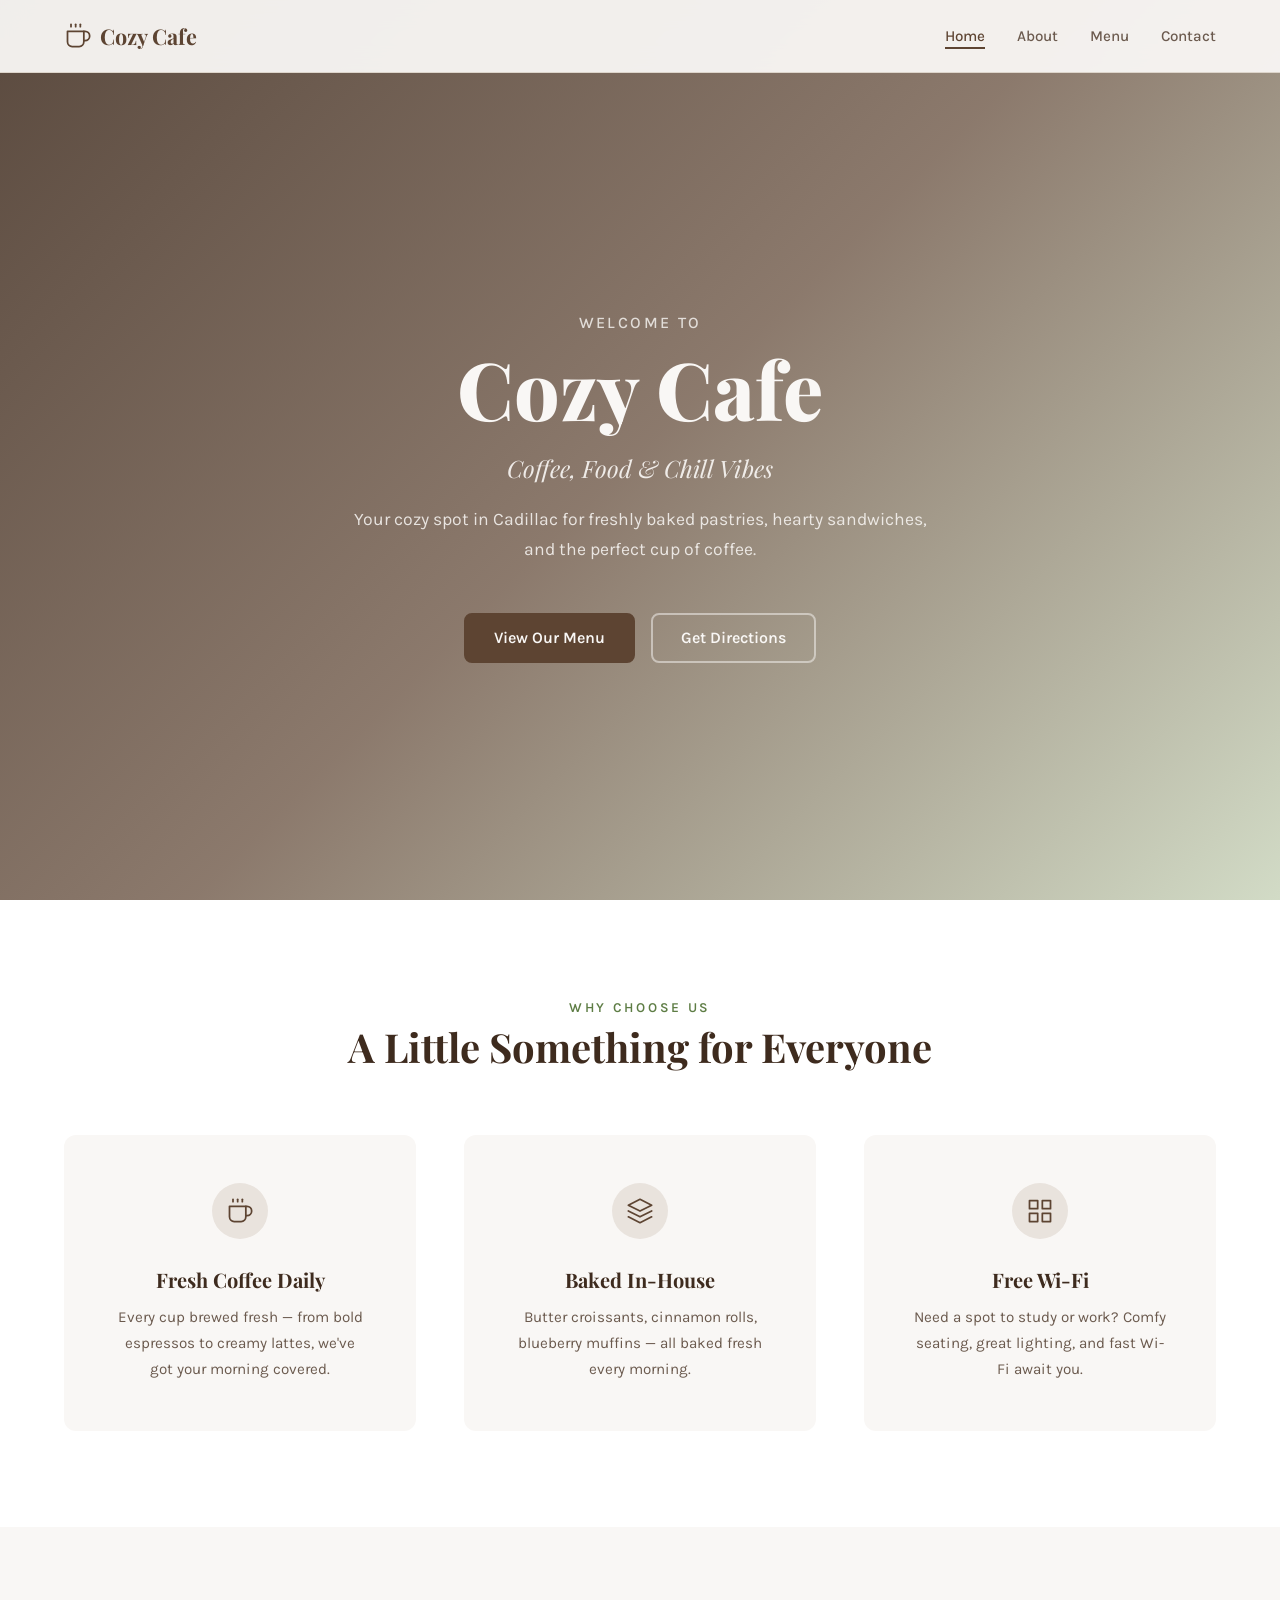
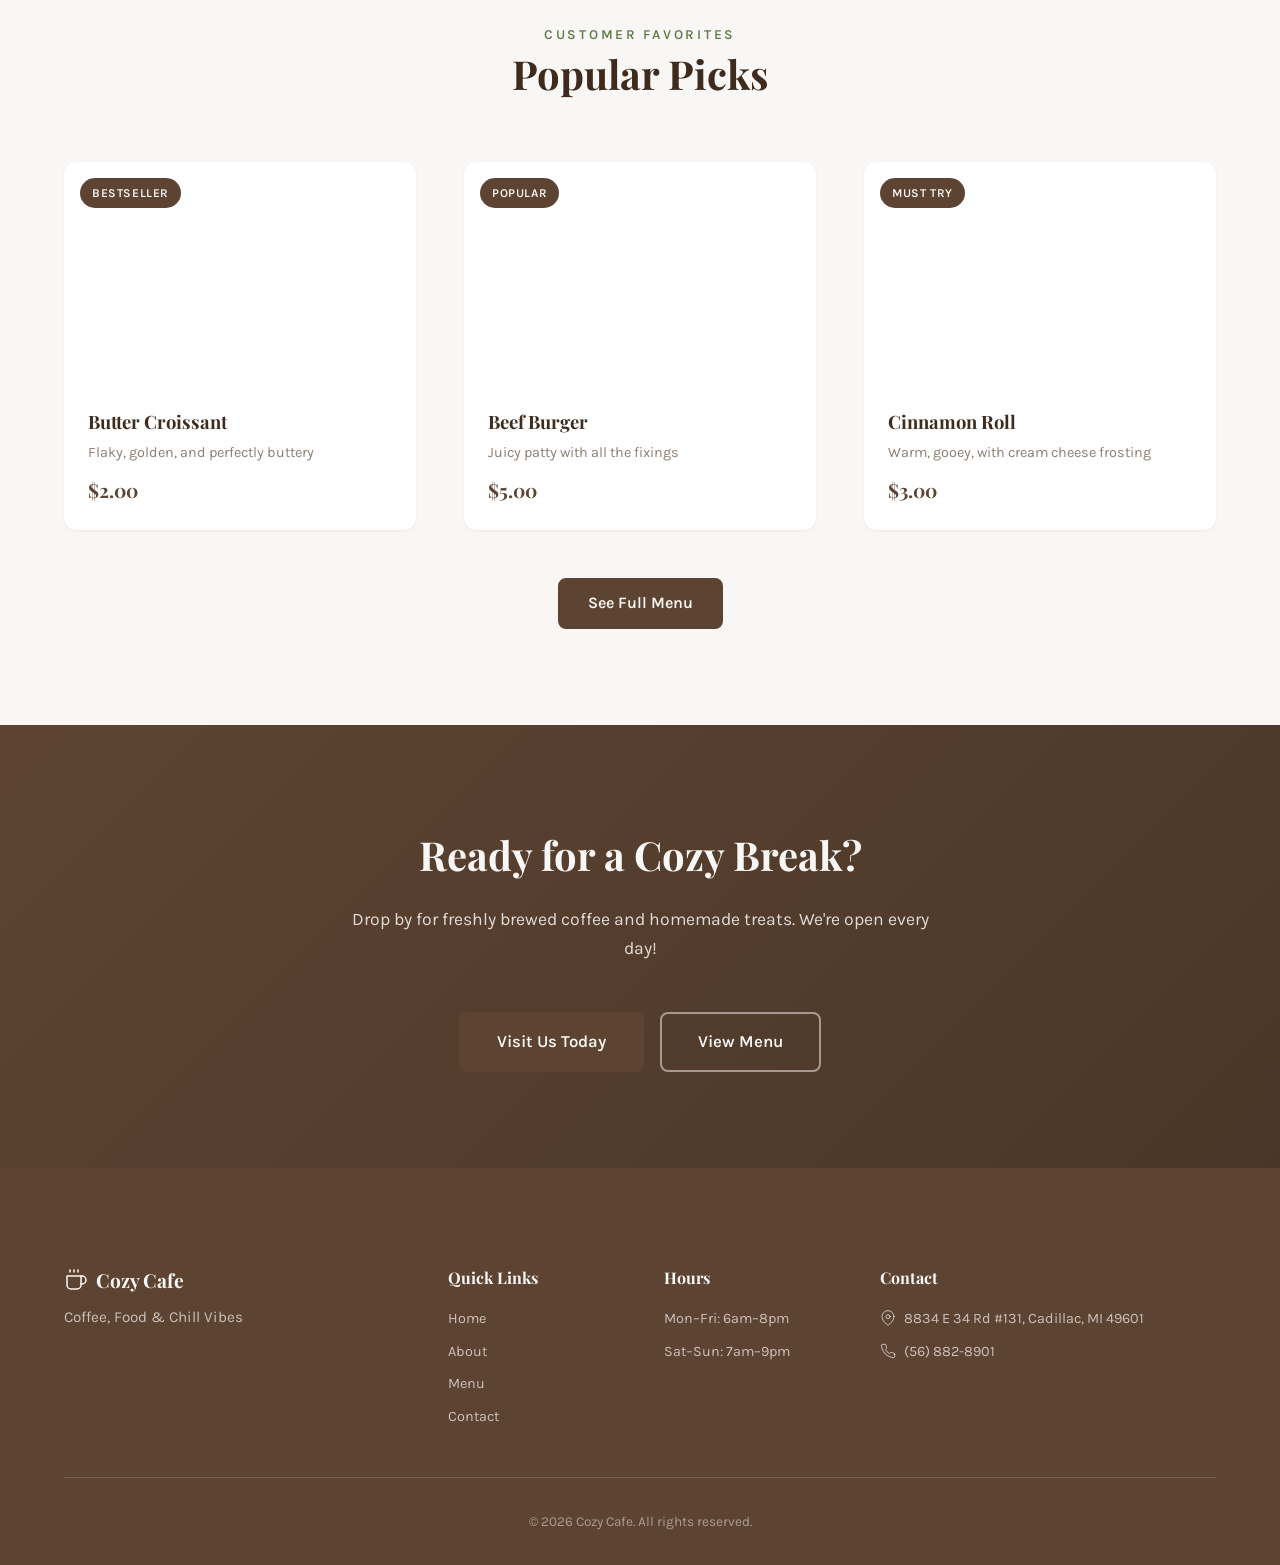
==== index.html @ 630be6ef "Initial commit - Cozy Cafe website" ====
<!DOCTYPE html>
<html lang="en">
<head>
  <meta charset="UTF-8">
  <meta name="viewport" content="width=device-width, initial-scale=1.0">
  <title>Cozy Cafe — Coffee, Food & Chill Vibes | Cadillac, MI</title>
  <meta name="description" content="Cozy Cafe in Cadillac, MI — your spot for coffee, pastries, sandwiches and chill vibes. Students, professionals, and locals welcome.">
  <link rel="preconnect" href="https://fonts.googleapis.com">
  <link rel="preconnect" href="https://fonts.gstatic.com" crossorigin>
  <link href="https://fonts.googleapis.com/css2?family=Karla:wght@300;400;500;600;700&family=Playfair+Display:wght@400;500;600;700;800&display=swap" rel="stylesheet">
  <link rel="stylesheet" href="style.css">
</head>
<body>

  <!-- Navigation -->
  <nav class="navbar" id="navbar">
    <div class="nav-container">
      <a href="index.html" class="nav-logo" aria-label="Cozy Cafe Home">
        <svg class="logo-icon" viewBox="0 0 24 24" fill="none" stroke="currentColor" stroke-width="1.5" stroke-linecap="round" stroke-linejoin="round">
          <path d="M17 8h1a4 4 0 1 1 0 8h-1"/>
          <path d="M3 8h14v9a4 4 0 0 1-4 4H7a4 4 0 0 1-4-4V8z"/>
          <line x1="6" y1="2" x2="6" y2="4"/>
          <line x1="10" y1="2" x2="10" y2="4"/>
          <line x1="14" y1="2" x2="14" y2="4"/>
        </svg>
        Cozy Cafe
      </a>
      <button class="nav-toggle" id="navToggle" aria-label="Toggle navigation menu" aria-expanded="false">
        <span class="hamburger"></span>
      </button>
      <ul class="nav-links" id="navLinks">
        <li><a href="index.html" class="active">Home</a></li>
        <li><a href="about.html">About</a></li>
        <li><a href="menu.html">Menu</a></li>
        <li><a href="contact.html">Contact</a></li>
      </ul>
    </div>
  </nav>

  <!-- Hero Section -->
  <header class="hero">
    <div class="hero-overlay"></div>
    <div class="hero-content">
      <p class="hero-subtitle">Welcome to</p>
      <h1 class="hero-title">Cozy Cafe</h1>
      <p class="hero-tagline">Coffee, Food &amp; Chill Vibes</p>
      <p class="hero-description">Your cozy spot in Cadillac for freshly baked pastries, hearty sandwiches, and the perfect cup of coffee.</p>
      <div class="hero-actions">
        <a href="menu.html" class="btn btn-primary">View Our Menu</a>
        <a href="contact.html" class="btn btn-outline">Get Directions</a>
      </div>
    </div>
  </header>

  <!-- Features Section -->
  <section class="features" id="features">
    <div class="container">
      <div class="section-header">
        <p class="section-subtitle">Why Choose Us</p>
        <h2 class="section-title">A Little Something for Everyone</h2>
      </div>
      <div class="features-grid">
        <div class="feature-card">
          <div class="feature-icon">
            <svg viewBox="0 0 24 24" fill="none" stroke="currentColor" stroke-width="1.5" stroke-linecap="round" stroke-linejoin="round"><path d="M17 8h1a4 4 0 1 1 0 8h-1"/><path d="M3 8h14v9a4 4 0 0 1-4 4H7a4 4 0 0 1-4-4V8z"/><line x1="6" y1="2" x2="6" y2="4"/><line x1="10" y1="2" x2="10" y2="4"/><line x1="14" y1="2" x2="14" y2="4"/></svg>
          </div>
          <h3 class="feature-title">Fresh Coffee Daily</h3>
          <p class="feature-text">Every cup brewed fresh — from bold espressos to creamy lattes, we've got your morning covered.</p>
        </div>
        <div class="feature-card">
          <div class="feature-icon">
            <svg viewBox="0 0 24 24" fill="none" stroke="currentColor" stroke-width="1.5" stroke-linecap="round" stroke-linejoin="round"><path d="M12 2L2 7l10 5 10-5-10-5z"/><path d="M2 17l10 5 10-5"/><path d="M2 12l10 5 10-5"/></svg>
          </div>
          <h3 class="feature-title">Baked In-House</h3>
          <p class="feature-text">Butter croissants, cinnamon rolls, blueberry muffins — all baked fresh every morning.</p>
        </div>
        <div class="feature-card">
          <div class="feature-icon">
            <svg viewBox="0 0 24 24" fill="none" stroke="currentColor" stroke-width="1.5" stroke-linecap="round" stroke-linejoin="round"><path d="M3 3h7v7H3z"/><path d="M14 3h7v7h-7z"/><path d="M3 14h7v7H3z"/><path d="M14 14h7v7h-7z"/></svg>
          </div>
          <h3 class="feature-title">Free Wi-Fi</h3>
          <p class="feature-text">Need a spot to study or work? Comfy seating, great lighting, and fast Wi-Fi await you.</p>
        </div>
      </div>
    </div>
  </section>

  <!-- Popular Items Section -->
  <section class="popular">
    <div class="container">
      <div class="section-header">
        <p class="section-subtitle">Customer Favorites</p>
        <h2 class="section-title">Popular Picks</h2>
      </div>
      <div class="popular-grid">
        <div class="popular-card">
          <div class="popular-image" style="background-image: url('https://images.unsplash.com/photo-1551024601-bec78d701a3d?w=400&h=300&fit=crop');">
            <span class="popular-badge">Bestseller</span>
          </div>
          <div class="popular-info">
            <h3>Butter Croissant</h3>
            <p>Flaky, golden, and perfectly buttery</p>
            <span class="popular-price">$2.00</span>
          </div>
        </div>
        <div class="popular-card">
          <div class="popular-image" style="background-image: url('https://images.unsplash.com/photo-1568901346375-23c9450c58cd?w=400&h=300&fit=crop');">
            <span class="popular-badge">Popular</span>
          </div>
          <div class="popular-info">
            <h3>Beef Burger</h3>
            <p>Juicy patty with all the fixings</p>
            <span class="popular-price">$5.00</span>
          </div>
        </div>
        <div class="popular-card">
          <div class="popular-image" style="background-image: url('https://images.unsplash.com/photo-1509042239860-f550ce710b93?w=400&h=300&fit=crop');">
            <span class="popular-badge">Must Try</span>
          </div>
          <div class="popular-info">
            <h3>Cinnamon Roll</h3>
            <p>Warm, gooey, with cream cheese frosting</p>
            <span class="popular-price">$3.00</span>
          </div>
        </div>
      </div>
      <div class="text-center mt-lg">
        <a href="menu.html" class="btn btn-primary">See Full Menu</a>
      </div>
    </div>
  </section>

  <!-- CTA Section -->
  <section class="cta-section">
    <div class="container">
      <div class="cta-content">
        <h2 class="cta-title">Ready for a Cozy Break?</h2>
        <p class="cta-text">Drop by for freshly brewed coffee and homemade treats. We're open every day!</p>
        <div class="cta-actions">
          <a href="contact.html" class="btn btn-primary btn-lg">Visit Us Today</a>
          <a href="menu.html" class="btn btn-outline-light btn-lg">View Menu</a>
        </div>
      </div>
    </div>
  </section>

  <!-- Footer -->
  <footer class="footer">
    <div class="container">
      <div class="footer-grid">
        <div class="footer-brand">
          <div class="footer-logo">
            <svg class="logo-icon" viewBox="0 0 24 24" fill="none" stroke="currentColor" stroke-width="1.5" stroke-linecap="round" stroke-linejoin="round">
              <path d="M17 8h1a4 4 0 1 1 0 8h-1"/>
              <path d="M3 8h14v9a4 4 0 0 1-4 4H7a4 4 0 0 1-4-4V8z"/>
              <line x1="6" y1="2" x2="6" y2="4"/>
              <line x1="10" y1="2" x2="10" y2="4"/>
              <line x1="14" y1="2" x2="14" y2="4"/>
            </svg>
            Cozy Cafe
          </div>
          <p class="footer-tagline">Coffee, Food &amp; Chill Vibes</p>
        </div>
        <div class="footer-links-group">
          <h4 class="footer-heading">Quick Links</h4>
          <ul class="footer-links">
            <li><a href="index.html">Home</a></li>
            <li><a href="about.html">About</a></li>
            <li><a href="menu.html">Menu</a></li>
            <li><a href="contact.html">Contact</a></li>
          </ul>
        </div>
        <div class="footer-links-group">
          <h4 class="footer-heading">Hours</h4>
          <ul class="footer-links">
            <li>Mon–Fri: 6am–8pm</li>
            <li>Sat–Sun: 7am–9pm</li>
          </ul>
        </div>
        <div class="footer-links-group">
          <h4 class="footer-heading">Contact</h4>
          <ul class="footer-links">
            <li>
              <svg class="footer-icon" viewBox="0 0 24 24" fill="none" stroke="currentColor" stroke-width="1.5" stroke-linecap="round" stroke-linejoin="round"><path d="M21 10c0 7-9 13-9 13s-9-6-9-13a9 9 0 0 1 18 0z"/><circle cx="12" cy="10" r="3"/></svg>
              8834 E 34 Rd #131, Cadillac, MI 49601
            </li>
            <li>
              <svg class="footer-icon" viewBox="0 0 24 24" fill="none" stroke="currentColor" stroke-width="1.5" stroke-linecap="round" stroke-linejoin="round"><path d="M22 16.92v3a2 2 0 0 1-2.18 2 19.79 19.79 0 0 1-8.63-3.07 19.5 19.5 0 0 1-6-6 19.79 19.79 0 0 1-3.07-8.67A2 2 0 0 1 4.11 2h3a2 2 0 0 1 2 1.72 12.84 12.84 0 0 0 .7 2.81 2 2 0 0 1-.45 2.11L8.09 9.91a16 16 0 0 0 6 6l1.27-1.27a2 2 0 0 1 2.11-.45 12.84 12.84 0 0 0 2.81.7A2 2 0 0 1 22 16.92z"/></svg>
              (56) 882-8901
            </li>
          </ul>
        </div>
      </div>
      <div class="footer-bottom">
        <p>&copy; 2026 Cozy Cafe. All rights reserved.</p>
      </div>
    </div>
  </footer>

  <script src="script.js"></script>
</body>
</html>
---- style.css ----
/* ==========================================
   Cozy Cafe — Design System & Styles
   Colors: Warm browns, cream, green accent
   Typography: Playfair Display (headings) + Karla (body)
   ========================================== */

/* --- CSS Custom Properties --- */
:root {
  /* Primary palette */
  --color-primary: #5D4432;
  --color-primary-dark: #4A3628;
  --color-primary-light: #7A5C48;
  --color-secondary: #E9E3DD;
  --color-accent: #789B5A;
  --color-accent-dark: #5E7D45;
  --color-cta: #CA8A04;
  --color-cta-hover: #A67603;

  /* Surfaces */
  --color-bg: #F9F7F5;
  --color-surface: #FFFFFF;
  --color-surface-alt: #F5F0EB;
  --color-border: #DDD5CB;

  /* Text */
  --color-text: #3E2B1E;
  --color-text-light: #6B5A4E;
  --color-text-muted: #8C7E73;
  --color-text-inverse: #F9F7F5;

  /* Typography */
  --font-heading: 'Playfair Display', Georgia, 'Times New Roman', serif;
  --font-body: 'Karla', -apple-system, BlinkMacSystemFont, 'Segoe UI', Roboto, sans-serif;

  /* Spacing */
  --space-xs: 0.25rem;
  --space-sm: 0.5rem;
  --space-md: 1rem;
  --space-lg: 1.5rem;
  --space-xl: 2rem;
  --space-2xl: 3rem;
  --space-3xl: 4rem;
  --space-4xl: 6rem;

  /* Sizing */
  --container-max: 1200px;
  --border-radius: 8px;
  --border-radius-lg: 12px;
  --border-radius-xl: 16px;

  /* Shadows */
  --shadow-sm: 0 1px 3px rgba(93,68,50,0.08);
  --shadow-md: 0 4px 12px rgba(93,68,50,0.1);
  --shadow-lg: 0 8px 30px rgba(93,68,50,0.12);

  /* Transitions */
  --transition-fast: 150ms ease;
  --transition-base: 250ms ease;
  --transition-slow: 400ms ease;

  /* Navbar */
  --navbar-height: 72px;
}

/* --- Reset & Base --- */
*, *::before, *::after {
  box-sizing: border-box;
  margin: 0;
  padding: 0;
}

html {
  scroll-behavior: smooth;
  -webkit-text-size-adjust: 100%;
}

body {
  font-family: var(--font-body);
  font-size: 1rem;
  line-height: 1.7;
  color: var(--color-text);
  background-color: var(--color-bg);
  -webkit-font-smoothing: antialiased;
  -moz-osx-font-smoothing: grayscale;
}

img {
  max-width: 100%;
  height: auto;
  display: block;
}

a {
  color: var(--color-primary);
  text-decoration: none;
  cursor: pointer;
  transition: color var(--transition-fast);
}

a:hover {
  color: var(--color-primary-dark);
}

/* Focus styles for accessibility */
a:focus-visible,
button:focus-visible,
input:focus-visible,
textarea:focus-visible {
  outline: 2px solid var(--color-accent);
  outline-offset: 2px;
}

ul {
  list-style: none;
}

/* --- Container --- */
.container {
  width: 100%;
  max-width: var(--container-max);
  margin: 0 auto;
  padding: 0 var(--space-lg);
}

.text-center {
  text-align: center;
}

.mt-lg {
  margin-top: var(--space-2xl);
}

/* --- Navbar --- */
.navbar {
  position: fixed;
  top: 0;
  left: 0;
  right: 0;
  z-index: 100;
  background: rgba(249, 247, 245, 0.95);
  backdrop-filter: blur(12px);
  -webkit-backdrop-filter: blur(12px);
  border-bottom: 1px solid var(--color-border);
  transition: background var(--transition-base), box-shadow var(--transition-base);
}

.navbar.scrolled {
  background: rgba(249, 247, 245, 0.98);
  box-shadow: var(--shadow-sm);
}

.nav-container {
  max-width: var(--container-max);
  margin: 0 auto;
  padding: 0 var(--space-lg);
  display: flex;
  align-items: center;
  justify-content: space-between;
  height: var(--navbar-height);
}

.nav-logo {
  display: flex;
  align-items: center;
  gap: var(--space-sm);
  font-family: var(--font-heading);
  font-size: 1.35rem;
  font-weight: 700;
  color: var(--color-primary);
  text-decoration: none;
}

.nav-logo:hover {
  color: var(--color-primary-dark);
}

.logo-icon {
  width: 28px;
  height: 28px;
  flex-shrink: 0;
}

.nav-links {
  display: flex;
  align-items: center;
  gap: var(--space-xl);
}

.nav-links a {
  font-family: var(--font-body);
  font-size: 0.95rem;
  font-weight: 500;
  color: var(--color-text-light);
  text-decoration: none;
  padding: var(--space-xs) 0;
  position: relative;
  transition: color var(--transition-fast);
}

.nav-links a::after {
  content: '';
  position: absolute;
  bottom: 0;
  left: 0;
  width: 0;
  height: 2px;
  background: var(--color-primary);
  transition: width var(--transition-base);
}

.nav-links a:hover,
.nav-links a.active {
  color: var(--color-primary);
}

.nav-links a.active::after,
.nav-links a:hover::after {
  width: 100%;
}

/* Mobile nav toggle */
.nav-toggle {
  display: none;
  background: none;
  border: none;
  cursor: pointer;
  padding: var(--space-sm);
  z-index: 101;
}

.hamburger {
  display: block;
  width: 24px;
  height: 2px;
  background: var(--color-primary);
  position: relative;
  transition: background var(--transition-fast);
}

.hamburger::before,
.hamburger::after {
  content: '';
  position: absolute;
  left: 0;
  width: 24px;
  height: 2px;
  background: var(--color-primary);
  transition: transform var(--transition-base);
}

.hamburger::before {
  top: -7px;
}

.hamburger::after {
  top: 7px;
}

.nav-toggle.active .hamburger {
  background: transparent;
}

.nav-toggle.active .hamburger::before {
  transform: rotate(45deg) translate(5px, 5px);
}

.nav-toggle.active .hamburger::after {
  transform: rotate(-45deg) translate(5px, -5px);
}

/* --- Hero --- */
.hero {
  position: relative;
  min-height: 100vh;
  display: flex;
  align-items: center;
  justify-content: center;
  background-image: url('https://images.unsplash.com/photo-1501339847302-ac42624da607?w=1600&h=900&fit=crop');
  background-size: cover;
  background-position: center;
  background-repeat: no-repeat;
  margin-top: 0;
  padding: calc(var(--navbar-height) + var(--space-3xl)) var(--space-lg) var(--space-3xl);
}

.hero-overlay {
  position: absolute;
  inset: 0;
  background: linear-gradient(135deg, rgba(62, 43, 30, 0.85) 0%, rgba(93, 68, 50, 0.7) 50%, rgba(120, 155, 90, 0.3) 100%);
}

.hero-content {
  position: relative;
  text-align: center;
  max-width: 720px;
  padding: var(--space-3xl);
}

.hero-subtitle {
  font-family: var(--font-body);
  font-size: 1rem;
  font-weight: 500;
  text-transform: uppercase;
  letter-spacing: 0.15em;
  color: rgba(249, 247, 245, 0.8);
  margin-bottom: var(--space-sm);
}

.hero-title {
  font-family: var(--font-heading);
  font-size: clamp(2.5rem, 8vw, 5rem);
  font-weight: 800;
  color: var(--color-text-inverse);
  line-height: 1.1;
  margin-bottom: var(--space-md);
}

.hero-tagline {
  font-family: var(--font-heading);
  font-size: clamp(1.1rem, 3vw, 1.5rem);
  font-weight: 400;
  font-style: italic;
  color: rgba(249, 247, 245, 0.9);
  margin-bottom: var(--space-md);
}

.hero-description {
  font-size: 1.1rem;
  color: rgba(249, 247, 245, 0.85);
  margin-bottom: var(--space-2xl);
  line-height: 1.7;
}

.hero-actions {
  display: flex;
  gap: var(--space-md);
  justify-content: center;
  flex-wrap: wrap;
}

/* --- Buttons --- */
.btn {
  display: inline-flex;
  align-items: center;
  justify-content: center;
  padding: 0.75rem 1.75rem;
  font-family: var(--font-body);
  font-size: 1rem;
  font-weight: 600;
  line-height: 1.4;
  border: 2px solid transparent;
  border-radius: var(--border-radius);
  cursor: pointer;
  transition: all var(--transition-fast);
  text-decoration: none;
  white-space: nowrap;
}

.btn:focus-visible {
  outline: 2px solid var(--color-accent);
  outline-offset: 2px;
}

.btn-primary {
  background: var(--color-primary);
  color: var(--color-text-inverse);
  border-color: var(--color-primary);
}

.btn-primary:hover {
  background: var(--color-primary-dark);
  border-color: var(--color-primary-dark);
  color: var(--color-text-inverse);
}

.btn-outline {
  background: transparent;
  color: var(--color-text-inverse);
  border-color: rgba(249, 247, 245, 0.5);
}

.btn-outline:hover {
  background: rgba(249, 247, 245, 0.1);
  border-color: var(--color-text-inverse);
  color: var(--color-text-inverse);
}

.btn-outline-light {
  background: transparent;
  color: var(--color-text-inverse);
  border-color: rgba(249, 247, 245, 0.5);
}

.btn-outline-light:hover {
  background: rgba(249, 247, 245, 0.15);
  border-color: var(--color-text-inverse);
  color: var(--color-text-inverse);
}

.btn-lg {
  padding: 1rem 2.25rem;
  font-size: 1.05rem;
}

.btn-full {
  width: 100%;
}

/* --- Page Header (inner pages) --- */
.page-header {
  padding: calc(var(--navbar-height) + var(--space-4xl)) var(--space-lg) var(--space-3xl);
  background: linear-gradient(135deg, var(--color-primary) 0%, var(--color-primary-dark) 100%);
  text-align: center;
}

.page-subtitle {
  font-family: var(--font-body);
  font-size: 0.9rem;
  font-weight: 500;
  text-transform: uppercase;
  letter-spacing: 0.2em;
  color: var(--color-cta);
  margin-bottom: var(--space-sm);
}

.page-title {
  font-family: var(--font-heading);
  font-size: clamp(2rem, 6vw, 3.5rem);
  font-weight: 700;
  color: var(--color-text-inverse);
  line-height: 1.15;
}

/* --- Section Headers --- */
.section-header {
  text-align: center;
  margin-bottom: var(--space-3xl);
}

.section-subtitle {
  font-family: var(--font-body);
  font-size: 0.85rem;
  font-weight: 600;
  text-transform: uppercase;
  letter-spacing: 0.2em;
  color: var(--color-accent-dark);
  margin-bottom: var(--space-xs);
}

.section-title {
  font-family: var(--font-heading);
  font-size: clamp(1.75rem, 4vw, 2.5rem);
  font-weight: 700;
  color: var(--color-text);
  line-height: 1.2;
}

/* --- Features Section --- */
.features {
  padding: var(--space-4xl) 0;
  background: var(--color-surface);
}

.features-grid {
  display: grid;
  grid-template-columns: repeat(3, 1fr);
  gap: var(--space-2xl);
}

.feature-card {
  text-align: center;
  padding: var(--space-2xl);
  border-radius: var(--border-radius-lg);
  background: var(--color-bg);
  transition: transform var(--transition-base), box-shadow var(--transition-base);
}

.feature-card:hover {
  transform: translateY(-4px);
  box-shadow: var(--shadow-md);
}

.feature-icon {
  width: 56px;
  height: 56px;
  margin: 0 auto var(--space-lg);
  display: flex;
  align-items: center;
  justify-content: center;
  background: var(--color-secondary);
  border-radius: 50%;
  color: var(--color-primary);
}

.feature-icon svg {
  width: 28px;
  height: 28px;
}

.feature-title {
  font-family: var(--font-heading);
  font-size: 1.25rem;
  font-weight: 700;
  color: var(--color-text);
  margin-bottom: var(--space-sm);
}

.feature-text {
  color: var(--color-text-light);
  font-size: 0.95rem;
  line-height: 1.7;
}

/* --- Popular Items --- */
.popular {
  padding: var(--space-4xl) 0;
  background: var(--color-bg);
}

.popular-grid {
  display: grid;
  grid-template-columns: repeat(3, 1fr);
  gap: var(--space-2xl);
}

.popular-card {
  background: var(--color-surface);
  border-radius: var(--border-radius-lg);
  overflow: hidden;
  box-shadow: var(--shadow-sm);
  transition: transform var(--transition-base), box-shadow var(--transition-base);
}

.popular-card:hover {
  transform: translateY(-4px);
  box-shadow: var(--shadow-lg);
}

.popular-image {
  width: 100%;
  height: 220px;
  background-size: cover;
  background-position: center;
  position: relative;
}

.popular-badge {
  position: absolute;
  top: var(--space-md);
  left: var(--space-md);
  background: var(--color-primary);
  color: var(--color-text-inverse);
  font-size: 0.75rem;
  font-weight: 600;
  text-transform: uppercase;
  letter-spacing: 0.05em;
  padding: 0.3rem 0.75rem;
  border-radius: 9999px;
}

.popular-info {
  padding: var(--space-lg);
}

.popular-info h3 {
  font-family: var(--font-heading);
  font-size: 1.15rem;
  font-weight: 700;
  color: var(--color-text);
  margin-bottom: var(--space-xs);
}

.popular-info p {
  color: var(--color-text-muted);
  font-size: 0.9rem;
  margin-bottom: var(--space-sm);
}

.popular-price {
  font-family: var(--font-heading);
  font-size: 1.2rem;
  font-weight: 700;
  color: var(--color-primary);
}

/* --- CTA Section --- */
.cta-section {
  padding: var(--space-4xl) 0;
  background: linear-gradient(135deg, var(--color-primary) 0%, var(--color-primary-dark) 100%);
}

.cta-content {
  text-align: center;
  max-width: 600px;
  margin: 0 auto;
}

.cta-title {
  font-family: var(--font-heading);
  font-size: clamp(1.75rem, 4vw, 2.5rem);
  font-weight: 700;
  color: var(--color-text-inverse);
  margin-bottom: var(--space-md);
}

.cta-text {
  color: rgba(249, 247, 245, 0.85);
  font-size: 1.1rem;
  margin-bottom: var(--space-2xl);
}

.cta-actions {
  display: flex;
  gap: var(--space-md);
  justify-content: center;
  flex-wrap: wrap;
}

/* --- About Page --- */
.about-story {
  padding: var(--space-4xl) 0;
  background: var(--color-surface);
}

.story-grid {
  display: grid;
  grid-template-columns: 1fr 1fr;
  gap: var(--space-3xl);
  align-items: center;
}

.story-image img {
  width: 100%;
  height: 400px;
  object-fit: cover;
  border-radius: var(--border-radius-xl);
  box-shadow: var(--shadow-md);
}

.story-content h2 {
  font-family: var(--font-heading);
  font-size: clamp(1.5rem, 3vw, 2rem);
  font-weight: 700;
  color: var(--color-text);
  margin-bottom: var(--space-lg);
}

.story-content p {
  color: var(--color-text-light);
  font-size: 1.05rem;
  line-height: 1.8;
  margin-bottom: var(--space-md);
}

/* Values Section */
.values-section {
  padding: var(--space-4xl) 0;
  background: var(--color-bg);
}

.values-grid {
  display: grid;
  grid-template-columns: repeat(3, 1fr);
  gap: var(--space-2xl);
}

.value-card {
  text-align: center;
  padding: var(--space-2xl);
  background: var(--color-surface);
  border-radius: var(--border-radius-lg);
  box-shadow: var(--shadow-sm);
  transition: transform var(--transition-base), box-shadow var(--transition-base);
}

.value-card:hover {
  transform: translateY(-4px);
  box-shadow: var(--shadow-md);
}

.value-icon {
  width: 56px;
  height: 56px;
  margin: 0 auto var(--space-lg);
  display: flex;
  align-items: center;
  justify-content: center;
  background: var(--color-secondary);
  border-radius: 50%;
  color: var(--color-primary);
}

.value-icon svg {
  width: 28px;
  height: 28px;
}

.value-card h3 {
  font-family: var(--font-heading);
  font-size: 1.2rem;
  font-weight: 700;
  color: var(--color-text);
  margin-bottom: var(--space-sm);
}

.value-card p {
  color: var(--color-text-light);
  font-size: 0.95rem;
  line-height: 1.7;
}

/* Atmosphere Section */
.atmosphere-section {
  padding: var(--space-4xl) 0;
  background: var(--color-surface);
}

.atmosphere-grid {
  display: grid;
  grid-template-columns: repeat(3, 1fr);
  gap: var(--space-2xl);
}

.atmosphere-card {
  background: var(--color-bg);
  border-radius: var(--border-radius-lg);
  overflow: hidden;
  box-shadow: var(--shadow-sm);
  transition: transform var(--transition-base), box-shadow var(--transition-base);
}

.atmosphere-card:hover {
  transform: translateY(-4px);
  box-shadow: var(--shadow-md);
}

.atmosphere-image {
  width: 100%;
  height: 200px;
  background-size: cover;
  background-position: center;
}

.atmosphere-info {
  padding: var(--space-lg);
}

.atmosphere-info h3 {
  font-family: var(--font-heading);
  font-size: 1.1rem;
  font-weight: 700;
  color: var(--color-text);
  margin-bottom: var(--space-xs);
}

.atmosphere-info p {
  color: var(--color-text-muted);
  font-size: 0.9rem;
}

/* --- Menu Page --- */
.menu-section {
  padding: var(--space-4xl) 0;
  background: var(--color-bg);
}

.menu-category {
  margin-bottom: var(--space-4xl);
}

.menu-category-header {
  display: flex;
  align-items: center;
  gap: var(--space-md);
  margin-bottom: var(--space-2xl);
  padding-bottom: var(--space-md);
  border-bottom: 2px solid var(--color-border);
}

.menu-category-icon {
  width: 32px;
  height: 32px;
  color: var(--color-primary);
  flex-shrink: 0;
}

.menu-category-title {
  font-family: var(--font-heading);
  font-size: clamp(1.5rem, 3vw, 2rem);
  font-weight: 700;
  color: var(--color-text);
}

.menu-grid {
  display: grid;
  grid-template-columns: repeat(2, 1fr);
  gap: var(--space-lg);
}

.menu-item {
  background: var(--color-surface);
  padding: var(--space-lg);
  border-radius: var(--border-radius);
  box-shadow: var(--shadow-sm);
  transition: box-shadow var(--transition-base);
}

.menu-item:hover {
  box-shadow: var(--shadow-md);
}

.menu-item-header {
  display: flex;
  justify-content: space-between;
  align-items: baseline;
  margin-bottom: var(--space-xs);
}

.menu-item-header h3 {
  font-family: var(--font-heading);
  font-size: 1.1rem;
  font-weight: 700;
  color: var(--color-text);
}

.menu-price {
  font-family: var(--font-heading);
  font-size: 1.15rem;
  font-weight: 700;
  color: var(--color-primary);
  white-space: nowrap;
  margin-left: var(--space-md);
}

.menu-item p {
  color: var(--color-text-muted);
  font-size: 0.9rem;
  line-height: 1.5;
}

.menu-note {
  display: flex;
  align-items: center;
  gap: var(--space-sm);
  background: var(--color-secondary);
  padding: var(--space-md) var(--space-lg);
  border-radius: var(--border-radius);
  margin-top: var(--space-2xl);
  color: var(--color-text-light);
  font-size: 0.9rem;
}

.menu-note svg {
  flex-shrink: 0;
  color: var(--color-cta);
}

/* --- Contact Page --- */
.contact-section {
  padding: var(--space-4xl) 0;
  background: var(--color-bg);
}

.contact-grid {
  display: grid;
  grid-template-columns: 1fr 1fr;
  gap: var(--space-3xl);
  align-items: start;
}

.contact-info h2 {
  font-family: var(--font-heading);
  font-size: clamp(1.5rem, 3vw, 2rem);
  font-weight: 700;
  color: var(--color-text);
  margin-bottom: var(--space-md);
}

.contact-intro {
  color: var(--color-text-light);
  font-size: 1.05rem;
  margin-bottom: var(--space-2xl);
  line-height: 1.7;
}

.contact-details {
  display: flex;
  flex-direction: column;
  gap: var(--space-xl);
}

.contact-detail-item {
  display: flex;
  gap: var(--space-md);
  align-items: flex-start;
}

.contact-detail-icon {
  width: 48px;
  height: 48px;
  display: flex;
  align-items: center;
  justify-content: center;
  background: var(--color-secondary);
  border-radius: 50%;
  color: var(--color-primary);
  flex-shrink: 0;
}

.contact-detail-icon svg {
  width: 22px;
  height: 22px;
}

.contact-detail-item h3 {
  font-family: var(--font-heading);
  font-size: 1rem;
  font-weight: 700;
  color: var(--color-text);
  margin-bottom: var(--space-xs);
}

.contact-detail-item p {
  color: var(--color-text-light);
  font-size: 0.95rem;
  line-height: 1.6;
}

.contact-detail-item a {
  color: var(--color-primary);
  font-weight: 500;
}

.contact-detail-item a:hover {
  text-decoration: underline;
}

/* Contact Form */
.contact-form-wrapper {
  background: var(--color-surface);
  padding: var(--space-2xl);
  border-radius: var(--border-radius-xl);
  box-shadow: var(--shadow-md);
}

.contact-form {
  display: flex;
  flex-direction: column;
  gap: var(--space-lg);
}

.form-group {
  display: flex;
  flex-direction: column;
  gap: var(--space-xs);
}

.form-group label {
  font-weight: 600;
  font-size: 0.9rem;
  color: var(--color-text);
}

.form-group input,
.form-group textarea {
  padding: 0.75rem 1rem;
  border: 2px solid var(--color-border);
  border-radius: var(--border-radius);
  font-family: var(--font-body);
  font-size: 1rem;
  color: var(--color-text);
  background: var(--color-bg);
  transition: border-color var(--transition-fast), box-shadow var(--transition-fast);
}

.form-group input:focus,
.form-group textarea:focus {
  outline: none;
  border-color: var(--color-primary);
  box-shadow: 0 0 0 3px rgba(93, 68, 50, 0.15);
}

.form-group input::placeholder,
.form-group textarea::placeholder {
  color: var(--color-text-muted);
}

.form-group textarea {
  resize: vertical;
  min-height: 120px;
}

.form-error {
  font-size: 0.8rem;
  color: #DC2626;
  display: none;
}

.form-group.error input,
.form-group.error textarea {
  border-color: #DC2626;
}

.form-group.error .form-error {
  display: block;
}

.form-success {
  display: none;
  align-items: center;
  gap: var(--space-sm);
  padding: var(--space-md);
  background: #F0FDF4;
  border: 1px solid #BBF7D0;
  border-radius: var(--border-radius);
  color: #166534;
  font-weight: 500;
}

.form-success.visible {
  display: flex;
}

.form-success svg {
  flex-shrink: 0;
  color: #16A34A;
}

/* Map Section */
.map-section {
  background: var(--color-surface);
}

.map-container {
  width: 100%;
}

.map-container iframe {
  display: block;
  width: 100%;
  height: 400px;
  border: none;
}

/* --- Footer --- */
.footer {
  background: var(--color-primary);
  color: var(--color-text-inverse);
  padding: var(--space-4xl) 0 var(--space-xl);
}

.footer-grid {
  display: grid;
  grid-template-columns: 2fr 1fr 1fr 2fr;
  gap: var(--space-2xl);
  padding-bottom: var(--space-2xl);
  border-bottom: 1px solid rgba(249, 247, 245, 0.15);
}

.footer-logo {
  display: flex;
  align-items: center;
  gap: var(--space-sm);
  font-family: var(--font-heading);
  font-size: 1.2rem;
  font-weight: 700;
  color: var(--color-text-inverse);
  margin-bottom: var(--space-sm);
}

.footer-logo .logo-icon {
  width: 24px;
  height: 24px;
}

.footer-tagline {
  color: rgba(249, 247, 245, 0.7);
  font-size: 0.95rem;
}

.footer-heading {
  font-family: var(--font-heading);
  font-size: 1rem;
  font-weight: 700;
  margin-bottom: var(--space-md);
  color: var(--color-text-inverse);
}

.footer-links {
  display: flex;
  flex-direction: column;
  gap: var(--space-sm);
}

.footer-links li {
  color: rgba(249, 247, 245, 0.7);
  font-size: 0.9rem;
  display: flex;
  align-items: flex-start;
  gap: var(--space-sm);
}

.footer-links a {
  color: rgba(249, 247, 245, 0.7);
  transition: color var(--transition-fast);
}

.footer-links a:hover {
  color: var(--color-text-inverse);
}

.footer-icon {
  width: 16px;
  height: 16px;
  flex-shrink: 0;
  margin-top: 3px;
}

.footer-bottom {
  padding-top: var(--space-xl);
  text-align: center;
}

.footer-bottom p {
  color: rgba(249, 247, 245, 0.5);
  font-size: 0.85rem;
}

/* --- Responsive --- */
@media (max-width: 1024px) {
  .features-grid,
  .values-grid,
  .atmosphere-grid,
  .popular-grid {
    grid-template-columns: repeat(2, 1fr);
  }

  .footer-grid {
    grid-template-columns: repeat(2, 1fr);
  }
}

@media (max-width: 768px) {
  :root {
    --navbar-height: 64px;
  }

  .nav-toggle {
    display: block;
  }

  .nav-links {
    position: fixed;
    top: 0;
    right: -100%;
    width: 280px;
    height: 100vh;
    background: var(--color-surface);
    flex-direction: column;
    align-items: flex-start;
    padding: calc(var(--navbar-height) + var(--space-xl)) var(--space-xl) var(--space-xl);
    gap: var(--space-lg);
    box-shadow: var(--shadow-lg);
    transition: right var(--transition-base);
    z-index: 99;
  }

  .nav-links.open {
    right: 0;
  }

  .nav-links a {
    font-size: 1.1rem;
    padding: var(--space-sm) 0;
  }

  .features-grid,
  .values-grid,
  .atmosphere-grid,
  .popular-grid {
    grid-template-columns: 1fr;
  }

  .story-grid,
  .contact-grid {
    grid-template-columns: 1fr;
  }

  .menu-grid {
    grid-template-columns: 1fr;
  }

  .footer-grid {
    grid-template-columns: 1fr;
    gap: var(--space-xl);
  }

  .hero-content {
    padding: var(--space-xl);
  }

  .page-header {
    padding: calc(var(--navbar-height) + var(--space-3xl)) var(--space-lg) var(--space-2xl);
  }

  .story-image img {
    height: 280px;
  }
}

@media (max-width: 375px) {
  .container {
    padding: 0 var(--space-md);
  }

  .hero-title {
    font-size: 2.2rem;
  }

  .hero-actions {
    flex-direction: column;
    align-items: center;
  }

  .btn {
    padding: 0.65rem 1.5rem;
    font-size: 0.95rem;
  }

  .btn-lg {
    padding: 0.85rem 2rem;
    font-size: 1rem;
  }

  .cta-actions {
    flex-direction: column;
    align-items: center;
  }
}

/* --- Reduced Motion --- */
@media (prefers-reduced-motion: reduce) {
  *, *::before, *::after {
    animation-duration: 0.01ms !important;
    animation-iteration-count: 1 !important;
    transition-duration: 0.01ms !important;
    scroll-behavior: auto !important;
  }
}

/* --- Skip to content (accessibility) --- */
.skip-link {
  position: absolute;
  top: -100%;
  left: var(--space-md);
  background: var(--color-primary);
  color: var(--color-text-inverse);
  padding: var(--space-sm) var(--space-md);
  border-radius: var(--border-radius);
  font-weight: 600;
  z-index: 200;
  transition: top var(--transition-fast);
}

.skip-link:focus {
  top: var(--space-sm);
}
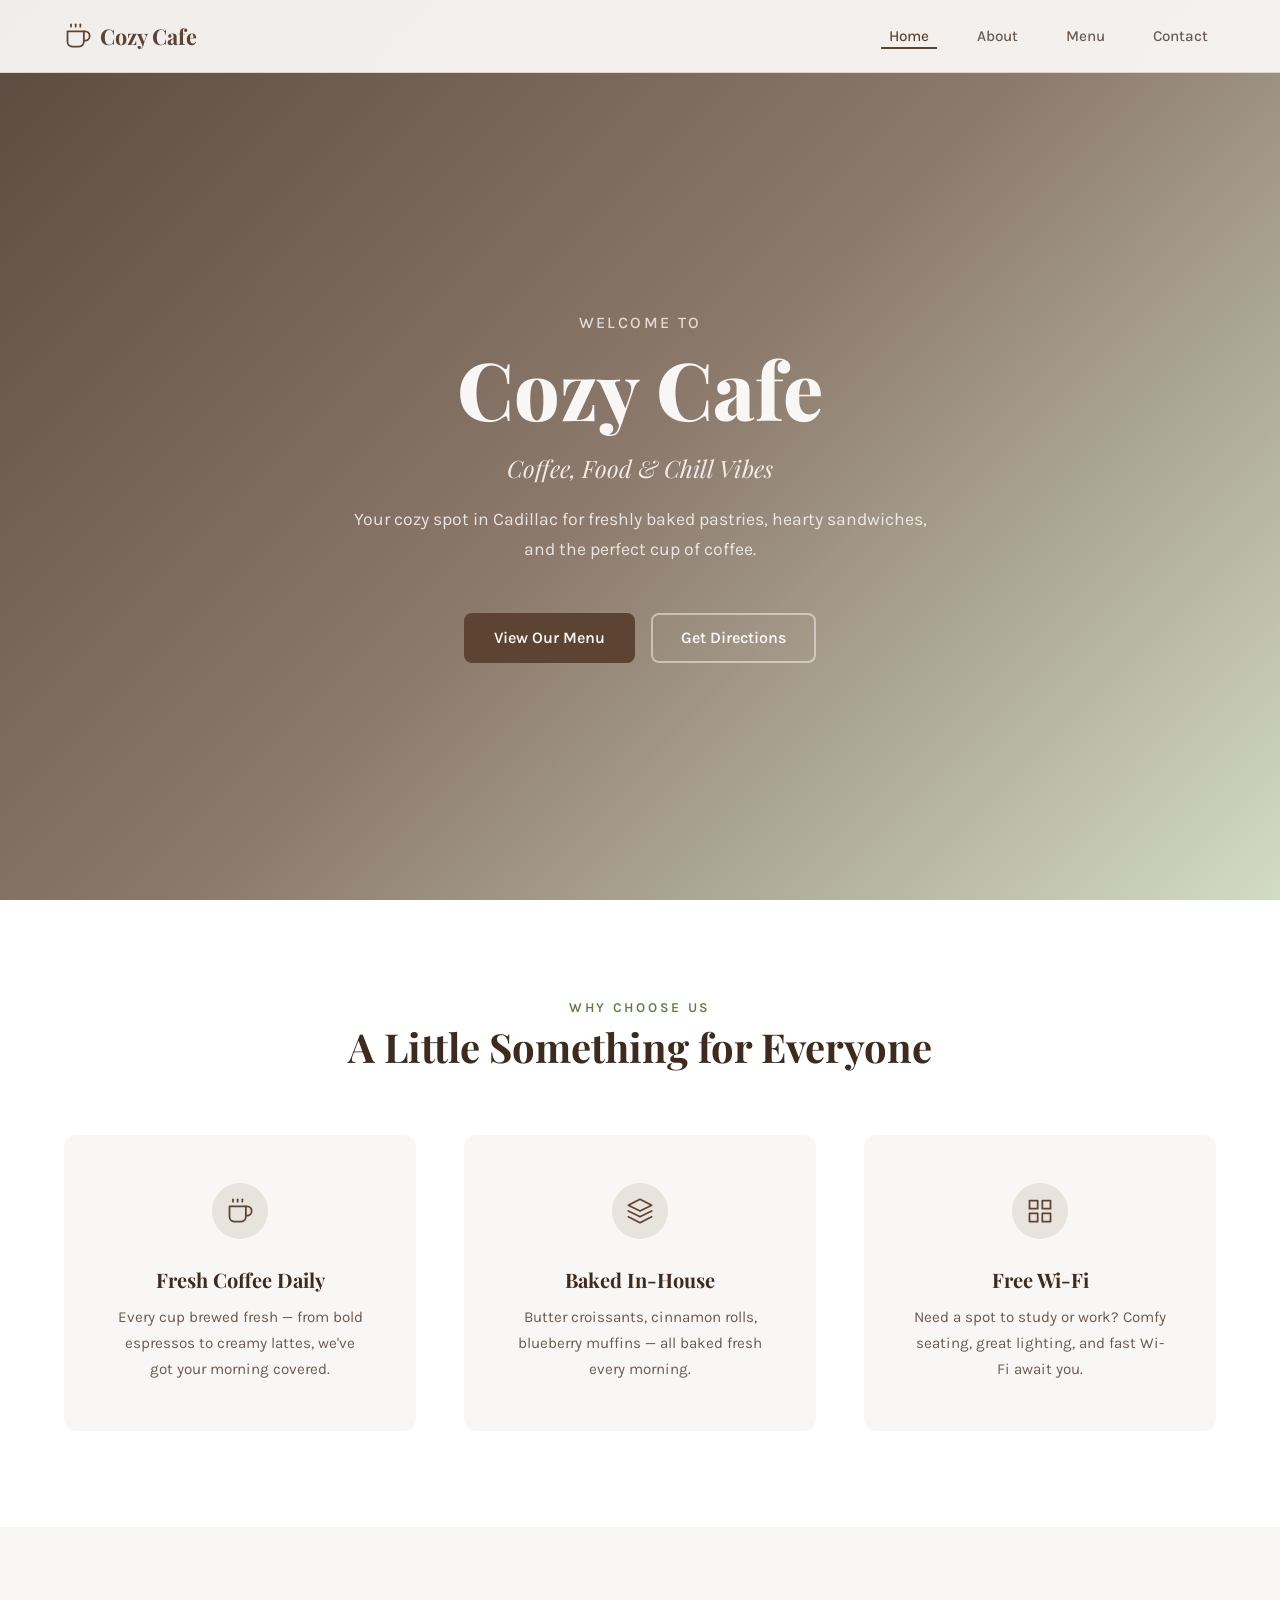
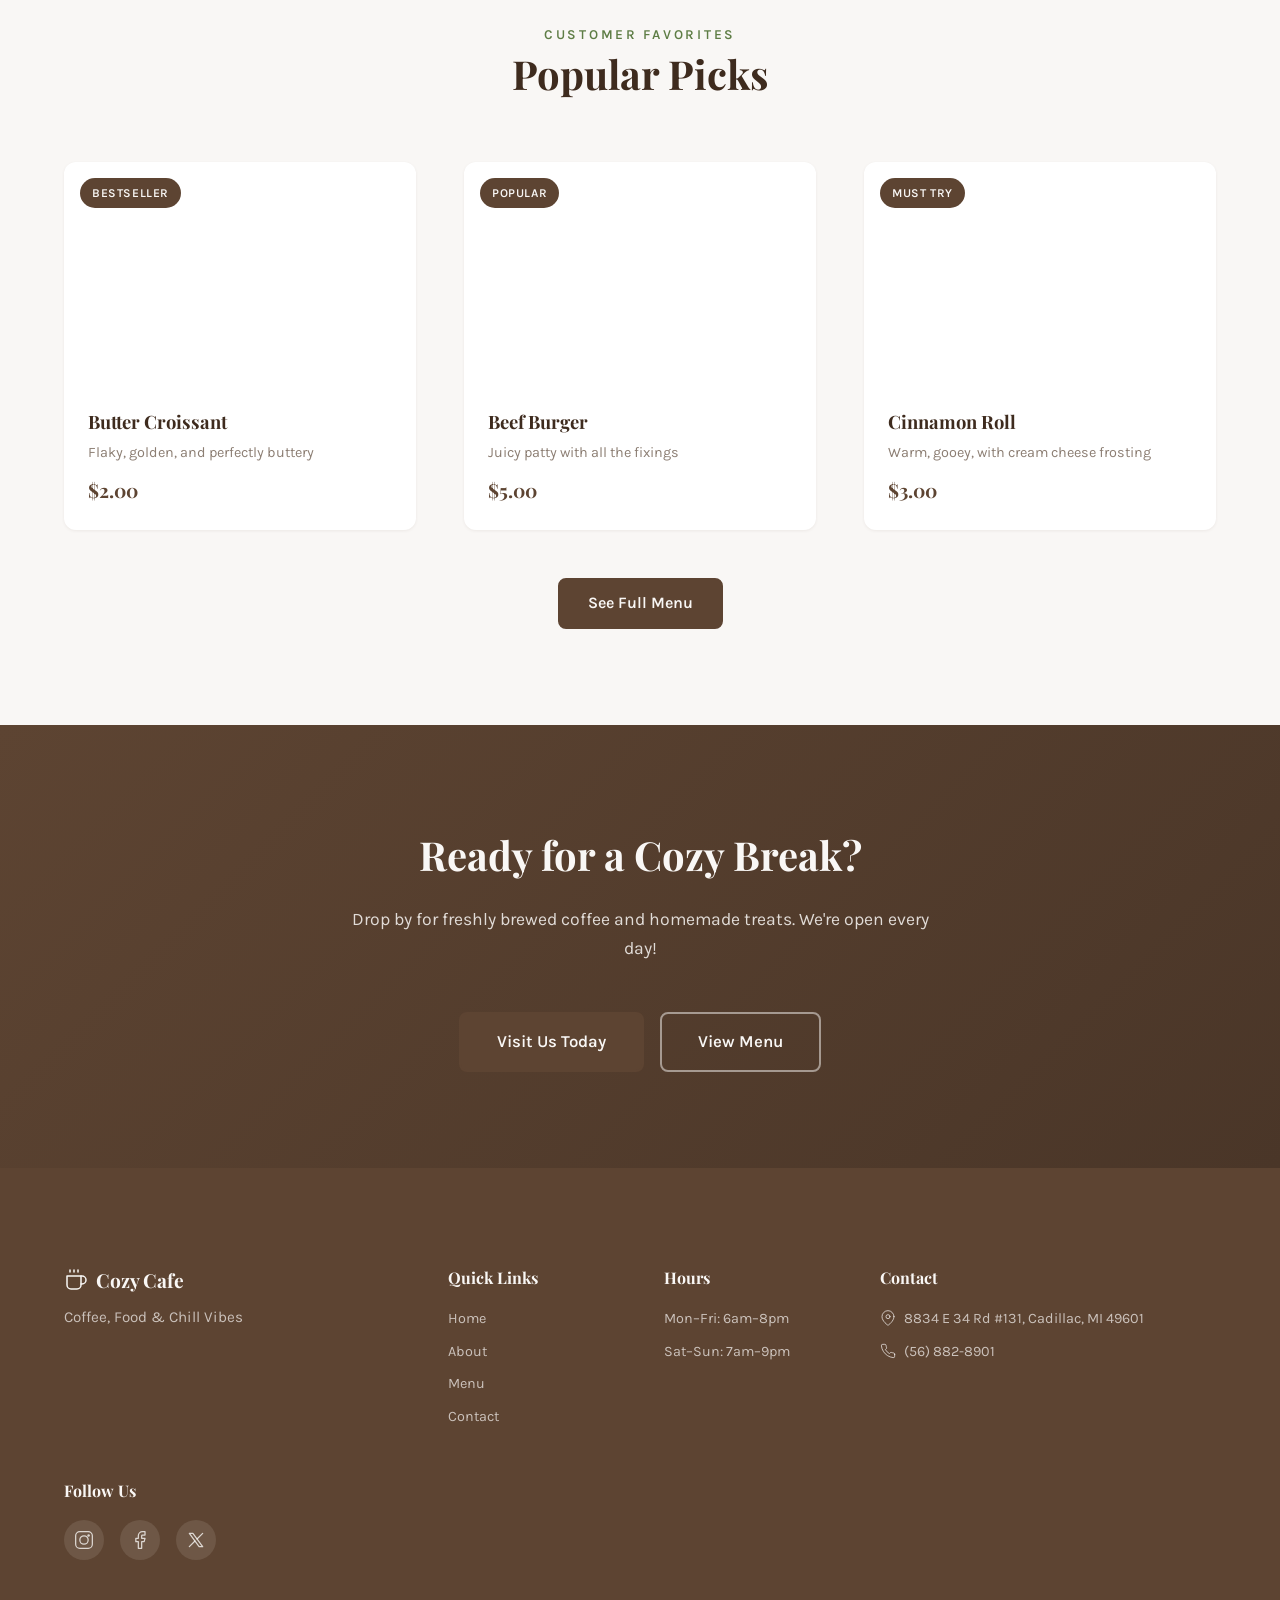
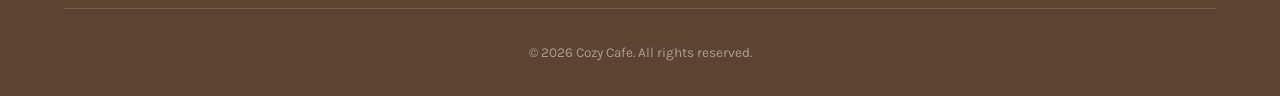
==== commit 19425c2a: "Add social media links to footer across all pages - Instagram, Facebook, Twitter/X icons with SVG - " ====
--- a/index.html
+++ b/index.html
@@ -1,202 +1,392 @@
-<!DOCTYPE html>
+<!doctype html>
 <html lang="en">
-<head>
-  <meta charset="UTF-8">
-  <meta name="viewport" content="width=device-width, initial-scale=1.0">
-  <title>Cozy Cafe — Coffee, Food & Chill Vibes | Cadillac, MI</title>
-  <meta name="description" content="Cozy Cafe in Cadillac, MI — your spot for coffee, pastries, sandwiches and chill vibes. Students, professionals, and locals welcome.">
-  <link rel="preconnect" href="https://fonts.googleapis.com">
-  <link rel="preconnect" href="https://fonts.gstatic.com" crossorigin>
-  <link href="https://fonts.googleapis.com/css2?family=Karla:wght@300;400;500;600;700&family=Playfair+Display:wght@400;500;600;700;800&display=swap" rel="stylesheet">
-  <link rel="stylesheet" href="style.css">
-</head>
-<body>
-
-  <!-- Navigation -->
-  <nav class="navbar" id="navbar">
-    <div class="nav-container">
-      <a href="index.html" class="nav-logo" aria-label="Cozy Cafe Home">
-        <svg class="logo-icon" viewBox="0 0 24 24" fill="none" stroke="currentColor" stroke-width="1.5" stroke-linecap="round" stroke-linejoin="round">
-          <path d="M17 8h1a4 4 0 1 1 0 8h-1"/>
-          <path d="M3 8h14v9a4 4 0 0 1-4 4H7a4 4 0 0 1-4-4V8z"/>
-          <line x1="6" y1="2" x2="6" y2="4"/>
-          <line x1="10" y1="2" x2="10" y2="4"/>
-          <line x1="14" y1="2" x2="14" y2="4"/>
-        </svg>
-        Cozy Cafe
-      </a>
-      <button class="nav-toggle" id="navToggle" aria-label="Toggle navigation menu" aria-expanded="false">
-        <span class="hamburger"></span>
-      </button>
-      <ul class="nav-links" id="navLinks">
-        <li><a href="index.html" class="active">Home</a></li>
-        <li><a href="about.html">About</a></li>
-        <li><a href="menu.html">Menu</a></li>
-        <li><a href="contact.html">Contact</a></li>
-      </ul>
-    </div>
-  </nav>
-
-  <!-- Hero Section -->
-  <header class="hero">
-    <div class="hero-overlay"></div>
-    <div class="hero-content">
-      <p class="hero-subtitle">Welcome to</p>
-      <h1 class="hero-title">Cozy Cafe</h1>
-      <p class="hero-tagline">Coffee, Food &amp; Chill Vibes</p>
-      <p class="hero-description">Your cozy spot in Cadillac for freshly baked pastries, hearty sandwiches, and the perfect cup of coffee.</p>
-      <div class="hero-actions">
-        <a href="menu.html" class="btn btn-primary">View Our Menu</a>
-        <a href="contact.html" class="btn btn-outline">Get Directions</a>
-      </div>
-    </div>
-  </header>
-
-  <!-- Features Section -->
-  <section class="features" id="features">
-    <div class="container">
-      <div class="section-header">
-        <p class="section-subtitle">Why Choose Us</p>
-        <h2 class="section-title">A Little Something for Everyone</h2>
-      </div>
-      <div class="features-grid">
-        <div class="feature-card">
-          <div class="feature-icon">
-            <svg viewBox="0 0 24 24" fill="none" stroke="currentColor" stroke-width="1.5" stroke-linecap="round" stroke-linejoin="round"><path d="M17 8h1a4 4 0 1 1 0 8h-1"/><path d="M3 8h14v9a4 4 0 0 1-4 4H7a4 4 0 0 1-4-4V8z"/><line x1="6" y1="2" x2="6" y2="4"/><line x1="10" y1="2" x2="10" y2="4"/><line x1="14" y1="2" x2="14" y2="4"/></svg>
-          </div>
-          <h3 class="feature-title">Fresh Coffee Daily</h3>
-          <p class="feature-text">Every cup brewed fresh — from bold espressos to creamy lattes, we've got your morning covered.</p>
-        </div>
-        <div class="feature-card">
-          <div class="feature-icon">
-            <svg viewBox="0 0 24 24" fill="none" stroke="currentColor" stroke-width="1.5" stroke-linecap="round" stroke-linejoin="round"><path d="M12 2L2 7l10 5 10-5-10-5z"/><path d="M2 17l10 5 10-5"/><path d="M2 12l10 5 10-5"/></svg>
-          </div>
-          <h3 class="feature-title">Baked In-House</h3>
-          <p class="feature-text">Butter croissants, cinnamon rolls, blueberry muffins — all baked fresh every morning.</p>
-        </div>
-        <div class="feature-card">
-          <div class="feature-icon">
-            <svg viewBox="0 0 24 24" fill="none" stroke="currentColor" stroke-width="1.5" stroke-linecap="round" stroke-linejoin="round"><path d="M3 3h7v7H3z"/><path d="M14 3h7v7h-7z"/><path d="M3 14h7v7H3z"/><path d="M14 14h7v7h-7z"/></svg>
-          </div>
-          <h3 class="feature-title">Free Wi-Fi</h3>
-          <p class="feature-text">Need a spot to study or work? Comfy seating, great lighting, and fast Wi-Fi await you.</p>
-        </div>
-      </div>
-    </div>
-  </section>
-
-  <!-- Popular Items Section -->
-  <section class="popular">
-    <div class="container">
-      <div class="section-header">
-        <p class="section-subtitle">Customer Favorites</p>
-        <h2 class="section-title">Popular Picks</h2>
-      </div>
-      <div class="popular-grid">
-        <div class="popular-card">
-          <div class="popular-image" style="background-image: url('https://images.unsplash.com/photo-1551024601-bec78d701a3d?w=400&h=300&fit=crop');">
-            <span class="popular-badge">Bestseller</span>
-          </div>
-          <div class="popular-info">
-            <h3>Butter Croissant</h3>
-            <p>Flaky, golden, and perfectly buttery</p>
-            <span class="popular-price">$2.00</span>
-          </div>
-        </div>
-        <div class="popular-card">
-          <div class="popular-image" style="background-image: url('https://images.unsplash.com/photo-1568901346375-23c9450c58cd?w=400&h=300&fit=crop');">
-            <span class="popular-badge">Popular</span>
-          </div>
-          <div class="popular-info">
-            <h3>Beef Burger</h3>
-            <p>Juicy patty with all the fixings</p>
-            <span class="popular-price">$5.00</span>
-          </div>
-        </div>
-        <div class="popular-card">
-          <div class="popular-image" style="background-image: url('https://images.unsplash.com/photo-1509042239860-f550ce710b93?w=400&h=300&fit=crop');">
-            <span class="popular-badge">Must Try</span>
-          </div>
-          <div class="popular-info">
-            <h3>Cinnamon Roll</h3>
-            <p>Warm, gooey, with cream cheese frosting</p>
-            <span class="popular-price">$3.00</span>
-          </div>
-        </div>
-      </div>
-      <div class="text-center mt-lg">
-        <a href="menu.html" class="btn btn-primary">See Full Menu</a>
-      </div>
-    </div>
-  </section>
-
-  <!-- CTA Section -->
-  <section class="cta-section">
-    <div class="container">
-      <div class="cta-content">
-        <h2 class="cta-title">Ready for a Cozy Break?</h2>
-        <p class="cta-text">Drop by for freshly brewed coffee and homemade treats. We're open every day!</p>
-        <div class="cta-actions">
-          <a href="contact.html" class="btn btn-primary btn-lg">Visit Us Today</a>
-          <a href="menu.html" class="btn btn-outline-light btn-lg">View Menu</a>
-        </div>
-      </div>
-    </div>
-  </section>
-
-  <!-- Footer -->
-  <footer class="footer">
-    <div class="container">
-      <div class="footer-grid">
-        <div class="footer-brand">
-          <div class="footer-logo">
-            <svg class="logo-icon" viewBox="0 0 24 24" fill="none" stroke="currentColor" stroke-width="1.5" stroke-linecap="round" stroke-linejoin="round">
-              <path d="M17 8h1a4 4 0 1 1 0 8h-1"/>
-              <path d="M3 8h14v9a4 4 0 0 1-4 4H7a4 4 0 0 1-4-4V8z"/>
-              <line x1="6" y1="2" x2="6" y2="4"/>
-              <line x1="10" y1="2" x2="10" y2="4"/>
-              <line x1="14" y1="2" x2="14" y2="4"/>
-            </svg>
-            Cozy Cafe
-          </div>
-          <p class="footer-tagline">Coffee, Food &amp; Chill Vibes</p>
-        </div>
-        <div class="footer-links-group">
-          <h4 class="footer-heading">Quick Links</h4>
-          <ul class="footer-links">
-            <li><a href="index.html">Home</a></li>
-            <li><a href="about.html">About</a></li>
-            <li><a href="menu.html">Menu</a></li>
-            <li><a href="contact.html">Contact</a></li>
-          </ul>
-        </div>
-        <div class="footer-links-group">
-          <h4 class="footer-heading">Hours</h4>
-          <ul class="footer-links">
-            <li>Mon–Fri: 6am–8pm</li>
-            <li>Sat–Sun: 7am–9pm</li>
-          </ul>
-        </div>
-        <div class="footer-links-group">
-          <h4 class="footer-heading">Contact</h4>
-          <ul class="footer-links">
-            <li>
-              <svg class="footer-icon" viewBox="0 0 24 24" fill="none" stroke="currentColor" stroke-width="1.5" stroke-linecap="round" stroke-linejoin="round"><path d="M21 10c0 7-9 13-9 13s-9-6-9-13a9 9 0 0 1 18 0z"/><circle cx="12" cy="10" r="3"/></svg>
-              8834 E 34 Rd #131, Cadillac, MI 49601
-            </li>
-            <li>
-              <svg class="footer-icon" viewBox="0 0 24 24" fill="none" stroke="currentColor" stroke-width="1.5" stroke-linecap="round" stroke-linejoin="round"><path d="M22 16.92v3a2 2 0 0 1-2.18 2 19.79 19.79 0 0 1-8.63-3.07 19.5 19.5 0 0 1-6-6 19.79 19.79 0 0 1-3.07-8.67A2 2 0 0 1 4.11 2h3a2 2 0 0 1 2 1.72 12.84 12.84 0 0 0 .7 2.81 2 2 0 0 1-.45 2.11L8.09 9.91a16 16 0 0 0 6 6l1.27-1.27a2 2 0 0 1 2.11-.45 12.84 12.84 0 0 0 2.81.7A2 2 0 0 1 22 16.92z"/></svg>
-              (56) 882-8901
-            </li>
-          </ul>
-        </div>
-      </div>
-      <div class="footer-bottom">
-        <p>&copy; 2026 Cozy Cafe. All rights reserved.</p>
-      </div>
-    </div>
-  </footer>
-
-  <script src="script.js"></script>
-</body>
-</html>+  <head>
+    <meta charset="UTF-8" />
+    <meta name="viewport" content="width=device-width, initial-scale=1.0" />
+    <title>Cozy Cafe — Coffee, Food & Chill Vibes | Cadillac, MI</title>
+    <meta
+      name="description"
+      content="Cozy Cafe in Cadillac, MI — your spot for coffee, pastries, sandwiches and chill vibes. Students, professionals, and locals welcome."
+    />
+    <link rel="preconnect" href="https://fonts.googleapis.com" />
+    <link rel="preconnect" href="https://fonts.gstatic.com" crossorigin />
+    <link
+      href="https://fonts.googleapis.com/css2?family=Karla:wght@300;400;500;600;700&family=Playfair+Display:wght@400;500;600;700;800&display=swap"
+      rel="stylesheet"
+    />
+    <link rel="icon" type="image/svg+xml" href="favicon.svg" />
+    <link rel="stylesheet" href="style.css" />
+  </head>
+  <body>
+    <!-- Navigation -->
+    <nav class="navbar" id="navbar">
+      <div class="nav-container">
+        <a href="index.html" class="nav-logo" aria-label="Cozy Cafe Home">
+          <svg
+            class="logo-icon"
+            viewBox="0 0 24 24"
+            fill="none"
+            stroke="currentColor"
+            stroke-width="1.5"
+            stroke-linecap="round"
+            stroke-linejoin="round"
+          >
+            <path d="M17 8h1a4 4 0 1 1 0 8h-1" />
+            <path d="M3 8h14v9a4 4 0 0 1-4 4H7a4 4 0 0 1-4-4V8z" />
+            <line x1="6" y1="2" x2="6" y2="4" />
+            <line x1="10" y1="2" x2="10" y2="4" />
+            <line x1="14" y1="2" x2="14" y2="4" />
+          </svg>
+          Cozy Cafe
+        </a>
+        <button
+          class="nav-toggle"
+          id="navToggle"
+          aria-label="Toggle navigation menu"
+          aria-expanded="false"
+        >
+          <span class="hamburger"></span>
+        </button>
+        <ul class="nav-links" id="navLinks">
+          <li><a href="index.html" class="active">Home</a></li>
+          <li><a href="about.html">About</a></li>
+          <li><a href="menu.html">Menu</a></li>
+          <li><a href="contact.html">Contact</a></li>
+        </ul>
+      </div>
+    </nav>
+
+    <!-- Hero Section -->
+    <header class="hero">
+      <div class="hero-overlay"></div>
+      <div class="hero-content">
+        <p class="hero-subtitle">Welcome to</p>
+        <h1 class="hero-title">Cozy Cafe</h1>
+        <p class="hero-tagline">Coffee, Food &amp; Chill Vibes</p>
+        <p class="hero-description">
+          Your cozy spot in Cadillac for freshly baked pastries, hearty
+          sandwiches, and the perfect cup of coffee.
+        </p>
+        <div class="hero-actions">
+          <a href="menu.html" class="btn btn-primary">View Our Menu</a>
+          <a href="contact.html" class="btn btn-outline">Get Directions</a>
+        </div>
+      </div>
+    </header>
+
+    <!-- Features Section -->
+    <section class="features" id="features">
+      <div class="container">
+        <div class="section-header">
+          <p class="section-subtitle">Why Choose Us</p>
+          <h2 class="section-title">A Little Something for Everyone</h2>
+        </div>
+        <div class="features-grid">
+          <div class="feature-card">
+            <div class="feature-icon">
+              <svg
+                viewBox="0 0 24 24"
+                fill="none"
+                stroke="currentColor"
+                stroke-width="1.5"
+                stroke-linecap="round"
+                stroke-linejoin="round"
+              >
+                <path d="M17 8h1a4 4 0 1 1 0 8h-1" />
+                <path d="M3 8h14v9a4 4 0 0 1-4 4H7a4 4 0 0 1-4-4V8z" />
+                <line x1="6" y1="2" x2="6" y2="4" />
+                <line x1="10" y1="2" x2="10" y2="4" />
+                <line x1="14" y1="2" x2="14" y2="4" />
+              </svg>
+            </div>
+            <h3 class="feature-title">Fresh Coffee Daily</h3>
+            <p class="feature-text">
+              Every cup brewed fresh — from bold espressos to creamy lattes,
+              we've got your morning covered.
+            </p>
+          </div>
+          <div class="feature-card">
+            <div class="feature-icon">
+              <svg
+                viewBox="0 0 24 24"
+                fill="none"
+                stroke="currentColor"
+                stroke-width="1.5"
+                stroke-linecap="round"
+                stroke-linejoin="round"
+              >
+                <path d="M12 2L2 7l10 5 10-5-10-5z" />
+                <path d="M2 17l10 5 10-5" />
+                <path d="M2 12l10 5 10-5" />
+              </svg>
+            </div>
+            <h3 class="feature-title">Baked In-House</h3>
+            <p class="feature-text">
+              Butter croissants, cinnamon rolls, blueberry muffins — all baked
+              fresh every morning.
+            </p>
+          </div>
+          <div class="feature-card">
+            <div class="feature-icon">
+              <svg
+                viewBox="0 0 24 24"
+                fill="none"
+                stroke="currentColor"
+                stroke-width="1.5"
+                stroke-linecap="round"
+                stroke-linejoin="round"
+              >
+                <path d="M3 3h7v7H3z" />
+                <path d="M14 3h7v7h-7z" />
+                <path d="M3 14h7v7H3z" />
+                <path d="M14 14h7v7h-7z" />
+              </svg>
+            </div>
+            <h3 class="feature-title">Free Wi-Fi</h3>
+            <p class="feature-text">
+              Need a spot to study or work? Comfy seating, great lighting, and
+              fast Wi-Fi await you.
+            </p>
+          </div>
+        </div>
+      </div>
+    </section>
+
+    <!-- Popular Items Section -->
+    <section class="popular">
+      <div class="container">
+        <div class="section-header">
+          <p class="section-subtitle">Customer Favorites</p>
+          <h2 class="section-title">Popular Picks</h2>
+        </div>
+        <div class="popular-grid">
+          <div class="popular-card">
+            <div
+              class="popular-image"
+              style="
+                background-image: url(&quot;https://images.unsplash.com/photo-1504674900247-0877df9cc836?w=400&h=300&fit=crop&quot;);
+              "
+            >
+              <span class="popular-badge">Bestseller</span>
+            </div>
+            <div class="popular-info">
+              <h3>Butter Croissant</h3>
+              <p>Flaky, golden, and perfectly buttery</p>
+              <span class="popular-price">$2.00</span>
+            </div>
+          </div>
+          <div class="popular-card">
+            <div
+              class="popular-image"
+              style="
+                background-image: url(&quot;https://images.unsplash.com/photo-1568901346375-23c9450c58cd?w=400&h=300&fit=crop&quot;);
+              "
+            >
+              <span class="popular-badge">Popular</span>
+            </div>
+            <div class="popular-info">
+              <h3>Beef Burger</h3>
+              <p>Juicy patty with all the fixings</p>
+              <span class="popular-price">$5.00</span>
+            </div>
+          </div>
+          <div class="popular-card">
+            <div
+              class="popular-image"
+              style="
+                background-image: url(&quot;https://images.unsplash.com/photo-1509042239860-f550ce710b93?w=400&h=300&fit=crop&quot;);
+              "
+            >
+              <span class="popular-badge">Must Try</span>
+            </div>
+            <div class="popular-info">
+              <h3>Cinnamon Roll</h3>
+              <p>Warm, gooey, with cream cheese frosting</p>
+              <span class="popular-price">$3.00</span>
+            </div>
+          </div>
+        </div>
+        <div class="text-center mt-lg">
+          <a href="menu.html" class="btn btn-primary">See Full Menu</a>
+        </div>
+      </div>
+    </section>
+
+    <!-- CTA Section -->
+    <section class="cta-section">
+      <div class="container">
+        <div class="cta-content">
+          <h2 class="cta-title">Ready for a Cozy Break?</h2>
+          <p class="cta-text">
+            Drop by for freshly brewed coffee and homemade treats. We're open
+            every day!
+          </p>
+          <div class="cta-actions">
+            <a href="contact.html" class="btn btn-primary btn-lg"
+              >Visit Us Today</a
+            >
+            <a href="menu.html" class="btn btn-outline-light btn-lg"
+              >View Menu</a
+            >
+          </div>
+        </div>
+      </div>
+    </section>
+
+    <!-- Footer -->
+    <footer class="footer">
+      <div class="container">
+        <div class="footer-grid">
+          <div class="footer-brand">
+            <div class="footer-logo">
+              <svg
+                class="logo-icon"
+                viewBox="0 0 24 24"
+                fill="none"
+                stroke="currentColor"
+                stroke-width="1.5"
+                stroke-linecap="round"
+                stroke-linejoin="round"
+              >
+                <path d="M17 8h1a4 4 0 1 1 0 8h-1" />
+                <path d="M3 8h14v9a4 4 0 0 1-4 4H7a4 4 0 0 1-4-4V8z" />
+                <line x1="6" y1="2" x2="6" y2="4" />
+                <line x1="10" y1="2" x2="10" y2="4" />
+                <line x1="14" y1="2" x2="14" y2="4" />
+              </svg>
+              Cozy Cafe
+            </div>
+            <p class="footer-tagline">Coffee, Food &amp; Chill Vibes</p>
+          </div>
+          <div class="footer-links-group">
+            <h4 class="footer-heading">Quick Links</h4>
+            <ul class="footer-links">
+              <li><a href="index.html">Home</a></li>
+              <li><a href="about.html">About</a></li>
+              <li><a href="menu.html">Menu</a></li>
+              <li><a href="contact.html">Contact</a></li>
+            </ul>
+          </div>
+          <div class="footer-links-group">
+            <h4 class="footer-heading">Hours</h4>
+            <ul class="footer-links">
+              <li>Mon–Fri: 6am–8pm</li>
+              <li>Sat–Sun: 7am–9pm</li>
+            </ul>
+          </div>
+          <div class="footer-links-group">
+            <h4 class="footer-heading">Contact</h4>
+            <ul class="footer-links">
+              <li>
+                <svg
+                  class="footer-icon"
+                  viewBox="0 0 24 24"
+                  fill="none"
+                  stroke="currentColor"
+                  stroke-width="1.5"
+                  stroke-linecap="round"
+                  stroke-linejoin="round"
+                >
+                  <path d="M21 10c0 7-9 13-9 13s-9-6-9-13a9 9 0 0 1 18 0z" />
+                  <circle cx="12" cy="10" r="3" />
+                </svg>
+                8834 E 34 Rd #131, Cadillac, MI 49601
+              </li>
+              <li>
+                <svg
+                  class="footer-icon"
+                  viewBox="0 0 24 24"
+                  fill="none"
+                  stroke="currentColor"
+                  stroke-width="1.5"
+                  stroke-linecap="round"
+                  stroke-linejoin="round"
+                >
+                  <path
+                    d="M22 16.92v3a2 2 0 0 1-2.18 2 19.79 19.79 0 0 1-8.63-3.07 19.5 19.5 0 0 1-6-6 19.79 19.79 0 0 1-3.07-8.67A2 2 0 0 1 4.11 2h3a2 2 0 0 1 2 1.72 12.84 12.84 0 0 0 .7 2.81 2 2 0 0 1-.45 2.11L8.09 9.91a16 16 0 0 0 6 6l1.27-1.27a2 2 0 0 1 2.11-.45 12.84 12.84 0 0 0 2.81.7A2 2 0 0 1 22 16.92z"
+                  />
+                </svg>
+                (56) 882-8901
+              </li>
+            </ul>
+          </div>
+          <div class="footer-links-group">
+            <h4 class="footer-heading">Follow Us</h4>
+            <div class="footer-social">
+              <a
+                href="https://instagram.com/cozycafe"
+                class="social-link"
+                aria-label="Instagram"
+                target="_blank"
+                rel="noopener noreferrer"
+              >
+                <svg
+                  viewBox="0 0 24 24"
+                  fill="none"
+                  stroke="currentColor"
+                  stroke-width="1.5"
+                  stroke-linecap="round"
+                  stroke-linejoin="round"
+                >
+                  <rect x="2" y="2" width="20" height="20" rx="5" />
+                  <circle cx="12" cy="12" r="5" />
+                  <circle
+                    cx="17.5"
+                    cy="6.5"
+                    r="1.5"
+                    fill="currentColor"
+                    stroke="none"
+                  />
+                </svg>
+              </a>
+              <a
+                href="https://facebook.com/cozycafe"
+                class="social-link"
+                aria-label="Facebook"
+                target="_blank"
+                rel="noopener noreferrer"
+              >
+                <svg
+                  viewBox="0 0 24 24"
+                  fill="none"
+                  stroke="currentColor"
+                  stroke-width="1.5"
+                  stroke-linecap="round"
+                  stroke-linejoin="round"
+                >
+                  <path
+                    d="M18 2h-3a5 5 0 0 0-5 5v3H7v4h3v8h4v-8h3l1-4h-4V7a1 1 0 0 1 1-1h3z"
+                  />
+                </svg>
+              </a>
+              <a
+                href="https://twitter.com/cozycafe"
+                class="social-link"
+                aria-label="Twitter"
+                target="_blank"
+                rel="noopener noreferrer"
+              >
+                <svg
+                  viewBox="0 0 24 24"
+                  fill="none"
+                  stroke="currentColor"
+                  stroke-width="1.5"
+                  stroke-linecap="round"
+                  stroke-linejoin="round"
+                >
+                  <path d="M4 4l11.733 16h4.267l-11.733-16z" />
+                  <path d="M4 20l6.768-6.768M20 4l-6.768 6.768" />
+                </svg>
+              </a>
+            </div>
+          </div>
+        </div>
+        <div class="footer-bottom">
+          <p>&copy; 2026 Cozy Cafe. All rights reserved.</p>
+        </div>
+      </div>
+    </footer>
+
+    <script src="script.js"></script>
+  </body>
+</html>
--- a/style.css
+++ b/style.css
@@ -7,30 +7,31 @@
 /* --- CSS Custom Properties --- */
 :root {
   /* Primary palette */
-  --color-primary: #5D4432;
-  --color-primary-dark: #4A3628;
-  --color-primary-light: #7A5C48;
-  --color-secondary: #E9E3DD;
-  --color-accent: #789B5A;
-  --color-accent-dark: #5E7D45;
-  --color-cta: #CA8A04;
-  --color-cta-hover: #A67603;
+  --color-primary: #5d4432;
+  --color-primary-dark: #4a3628;
+  --color-primary-light: #7a5c48;
+  --color-secondary: #e9e3dd;
+  --color-accent: #789b5a;
+  --color-accent-dark: #5e7d45;
+  --color-cta: #ca8a04;
+  --color-cta-hover: #a67603;
 
   /* Surfaces */
-  --color-bg: #F9F7F5;
-  --color-surface: #FFFFFF;
-  --color-surface-alt: #F5F0EB;
-  --color-border: #DDD5CB;
+  --color-bg: #f9f7f5;
+  --color-surface: #ffffff;
+  --color-surface-alt: #f5f0eb;
+  --color-border: #ddd5cb;
 
   /* Text */
-  --color-text: #3E2B1E;
-  --color-text-light: #6B5A4E;
-  --color-text-muted: #8C7E73;
-  --color-text-inverse: #F9F7F5;
+  --color-text: #3e2b1e;
+  --color-text-light: #6b5a4e;
+  --color-text-muted: #8c7e73;
+  --color-text-inverse: #f9f7f5;
 
   /* Typography */
-  --font-heading: 'Playfair Display', Georgia, 'Times New Roman', serif;
-  --font-body: 'Karla', -apple-system, BlinkMacSystemFont, 'Segoe UI', Roboto, sans-serif;
+  --font-heading: "Playfair Display", Georgia, "Times New Roman", serif;
+  --font-body:
+    "Karla", -apple-system, BlinkMacSystemFont, "Segoe UI", Roboto, sans-serif;
 
   /* Spacing */
   --space-xs: 0.25rem;
@@ -49,9 +50,9 @@
   --border-radius-xl: 16px;
 
   /* Shadows */
-  --shadow-sm: 0 1px 3px rgba(93,68,50,0.08);
-  --shadow-md: 0 4px 12px rgba(93,68,50,0.1);
-  --shadow-lg: 0 8px 30px rgba(93,68,50,0.12);
+  --shadow-sm: 0 1px 3px rgba(93, 68, 50, 0.08);
+  --shadow-md: 0 4px 12px rgba(93, 68, 50, 0.1);
+  --shadow-lg: 0 8px 30px rgba(93, 68, 50, 0.12);
 
   /* Transitions */
   --transition-fast: 150ms ease;
@@ -63,7 +64,9 @@
 }
 
 /* --- Reset & Base --- */
-*, *::before, *::after {
+*,
+*::before,
+*::after {
   box-sizing: border-box;
   margin: 0;
   padding: 0;
@@ -141,7 +144,9 @@
   backdrop-filter: blur(12px);
   -webkit-backdrop-filter: blur(12px);
   border-bottom: 1px solid var(--color-border);
-  transition: background var(--transition-base), box-shadow var(--transition-base);
+  transition:
+    background var(--transition-base),
+    box-shadow var(--transition-base);
 }
 
 .navbar.scrolled {
@@ -198,7 +203,7 @@
 }
 
 .nav-links a::after {
-  content: '';
+  content: "";
   position: absolute;
   bottom: 0;
   left: 0;
@@ -239,7 +244,7 @@
 
 .hamburger::before,
 .hamburger::after {
-  content: '';
+  content: "";
   position: absolute;
   left: 0;
   width: 24px;
@@ -275,18 +280,24 @@
   display: flex;
   align-items: center;
   justify-content: center;
-  background-image: url('https://images.unsplash.com/photo-1501339847302-ac42624da607?w=1600&h=900&fit=crop');
+  background-image: url("https://images.unsplash.com/photo-1501339847302-ac42624da607?w=1600&h=900&fit=crop");
   background-size: cover;
   background-position: center;
   background-repeat: no-repeat;
   margin-top: 0;
-  padding: calc(var(--navbar-height) + var(--space-3xl)) var(--space-lg) var(--space-3xl);
+  padding: calc(var(--navbar-height) + var(--space-3xl)) var(--space-lg)
+    var(--space-3xl);
 }
 
 .hero-overlay {
   position: absolute;
   inset: 0;
-  background: linear-gradient(135deg, rgba(62, 43, 30, 0.85) 0%, rgba(93, 68, 50, 0.7) 50%, rgba(120, 155, 90, 0.3) 100%);
+  background: linear-gradient(
+    135deg,
+    rgba(62, 43, 30, 0.85) 0%,
+    rgba(93, 68, 50, 0.7) 50%,
+    rgba(120, 155, 90, 0.3) 100%
+  );
 }
 
 .hero-content {
@@ -408,8 +419,13 @@
 
 /* --- Page Header (inner pages) --- */
 .page-header {
-  padding: calc(var(--navbar-height) + var(--space-4xl)) var(--space-lg) var(--space-3xl);
-  background: linear-gradient(135deg, var(--color-primary) 0%, var(--color-primary-dark) 100%);
+  padding: calc(var(--navbar-height) + var(--space-4xl)) var(--space-lg)
+    var(--space-3xl);
+  background: linear-gradient(
+    135deg,
+    var(--color-primary) 0%,
+    var(--color-primary-dark) 100%
+  );
   text-align: center;
 }
 
@@ -472,7 +488,9 @@
   padding: var(--space-2xl);
   border-radius: var(--border-radius-lg);
   background: var(--color-bg);
-  transition: transform var(--transition-base), box-shadow var(--transition-base);
+  transition:
+    transform var(--transition-base),
+    box-shadow var(--transition-base);
 }
 
 .feature-card:hover {
@@ -528,7 +546,9 @@
   border-radius: var(--border-radius-lg);
   overflow: hidden;
   box-shadow: var(--shadow-sm);
-  transition: transform var(--transition-base), box-shadow var(--transition-base);
+  transition:
+    transform var(--transition-base),
+    box-shadow var(--transition-base);
 }
 
 .popular-card:hover {
@@ -586,7 +606,11 @@
 /* --- CTA Section --- */
 .cta-section {
   padding: var(--space-4xl) 0;
-  background: linear-gradient(135deg, var(--color-primary) 0%, var(--color-primary-dark) 100%);
+  background: linear-gradient(
+    135deg,
+    var(--color-primary) 0%,
+    var(--color-primary-dark) 100%
+  );
 }
 
 .cta-content {
@@ -670,7 +694,9 @@
   background: var(--color-surface);
   border-radius: var(--border-radius-lg);
   box-shadow: var(--shadow-sm);
-  transition: transform var(--transition-base), box-shadow var(--transition-base);
+  transition:
+    transform var(--transition-base),
+    box-shadow var(--transition-base);
 }
 
 .value-card:hover {
@@ -726,7 +752,9 @@
   border-radius: var(--border-radius-lg);
   overflow: hidden;
   box-shadow: var(--shadow-sm);
-  transition: transform var(--transition-base), box-shadow var(--transition-base);
+  transition:
+    transform var(--transition-base),
+    box-shadow var(--transition-base);
 }
 
 .atmosphere-card:hover {
@@ -970,7 +998,9 @@
   font-size: 1rem;
   color: var(--color-text);
   background: var(--color-bg);
-  transition: border-color var(--transition-fast), box-shadow var(--transition-fast);
+  transition:
+    border-color var(--transition-fast),
+    box-shadow var(--transition-fast);
 }
 
 .form-group input:focus,
@@ -992,13 +1022,13 @@
 
 .form-error {
   font-size: 0.8rem;
-  color: #DC2626;
+  color: #dc2626;
   display: none;
 }
 
 .form-group.error input,
 .form-group.error textarea {
-  border-color: #DC2626;
+  border-color: #dc2626;
 }
 
 .form-group.error .form-error {
@@ -1010,8 +1040,8 @@
   align-items: center;
   gap: var(--space-sm);
   padding: var(--space-md);
-  background: #F0FDF4;
-  border: 1px solid #BBF7D0;
+  background: #f0fdf4;
+  border: 1px solid #bbf7d0;
   border-radius: var(--border-radius);
   color: #166534;
   font-weight: 500;
@@ -1023,7 +1053,7 @@
 
 .form-success svg {
   flex-shrink: 0;
-  color: #16A34A;
+  color: #16a34a;
 }
 
 /* Map Section */
@@ -1114,6 +1144,36 @@
   height: 16px;
   flex-shrink: 0;
   margin-top: 3px;
+}
+
+/* Social Links */
+.footer-social {
+  display: flex;
+  gap: var(--space-md);
+  margin-top: var(--space-xs);
+}
+
+.social-link {
+  display: flex;
+  align-items: center;
+  justify-content: center;
+  width: 40px;
+  height: 40px;
+  border-radius: 50%;
+  background: rgba(249, 247, 245, 0.1);
+  color: rgba(249, 247, 245, 0.8);
+  transition: all var(--transition-base);
+}
+
+.social-link:hover {
+  background: rgba(249, 247, 245, 0.25);
+  color: var(--color-text-inverse);
+  transform: translateY(-2px);
+}
+
+.social-link svg {
+  width: 20px;
+  height: 20px;
 }
 
 .footer-bottom {
@@ -1136,7 +1196,7 @@
   }
 
   .footer-grid {
-    grid-template-columns: repeat(2, 1fr);
+    grid-template-columns: repeat(3, 1fr);
   }
 }
 
@@ -1158,7 +1218,8 @@
     background: var(--color-surface);
     flex-direction: column;
     align-items: flex-start;
-    padding: calc(var(--navbar-height) + var(--space-xl)) var(--space-xl) var(--space-xl);
+    padding: calc(var(--navbar-height) + var(--space-xl)) var(--space-xl)
+      var(--space-xl);
     gap: var(--space-lg);
     box-shadow: var(--shadow-lg);
     transition: right var(--transition-base);
@@ -1200,7 +1261,8 @@
   }
 
   .page-header {
-    padding: calc(var(--navbar-height) + var(--space-3xl)) var(--space-lg) var(--space-2xl);
+    padding: calc(var(--navbar-height) + var(--space-3xl)) var(--space-lg)
+      var(--space-2xl);
   }
 
   .story-image img {
@@ -1240,7 +1302,9 @@
 
 /* --- Reduced Motion --- */
 @media (prefers-reduced-motion: reduce) {
-  *, *::before, *::after {
+  *,
+  *::before,
+  *::after {
     animation-duration: 0.01ms !important;
     animation-iteration-count: 1 !important;
     transition-duration: 0.01ms !important;
@@ -1264,4 +1328,446 @@
 
 .skip-link:focus {
   top: var(--space-sm);
-}+}
+
+/* ==========================================
+   Animations & Transitions
+   ========================================== */
+
+/* --- Page load animation --- */
+@keyframes fadeInUp {
+  from {
+    opacity: 0;
+    transform: translateY(30px);
+  }
+  to {
+    opacity: 1;
+    transform: translateY(0);
+  }
+}
+
+@keyframes fadeIn {
+  from {
+    opacity: 0;
+  }
+  to {
+    opacity: 1;
+  }
+}
+
+@keyframes slideInLeft {
+  from {
+    opacity: 0;
+    transform: translateX(-40px);
+  }
+  to {
+    opacity: 1;
+    transform: translateX(0);
+  }
+}
+
+@keyframes slideInRight {
+  from {
+    opacity: 0;
+    transform: translateX(40px);
+  }
+  to {
+    opacity: 1;
+    transform: translateX(0);
+  }
+}
+
+@keyframes scaleIn {
+  from {
+    opacity: 0;
+    transform: scale(0.92);
+  }
+  to {
+    opacity: 1;
+    transform: scale(1);
+  }
+}
+
+@keyframes shimmer {
+  0% {
+    background-position: -200% center;
+  }
+  100% {
+    background-position: 200% center;
+  }
+}
+
+@keyframes float {
+  0%,
+  100% {
+    transform: translateY(0);
+  }
+  50% {
+    transform: translateY(-6px);
+  }
+}
+
+@keyframes pulse {
+  0%,
+  100% {
+    box-shadow: 0 0 0 0 rgba(93, 68, 50, 0.3);
+  }
+  50% {
+    box-shadow: 0 0 0 8px rgba(93, 68, 50, 0);
+  }
+}
+
+/* Hero entrance animations */
+.hero-content {
+  opacity: 0;
+  animation: fadeInUp 0.8s ease forwards;
+}
+
+.hero-subtitle {
+  animation-delay: 0.1s;
+  opacity: 0;
+  animation: fadeInUp 0.7s ease 0.1s forwards;
+}
+
+.hero-title {
+  animation-delay: 0.2s;
+}
+
+.hero-tagline {
+  animation-delay: 0.3s;
+  opacity: 0;
+  animation: fadeIn 0.7s ease 0.3s forwards;
+}
+
+.hero-description {
+  animation-delay: 0.4s;
+  opacity: 0;
+  animation: fadeIn 0.7s ease 0.4s forwards;
+}
+
+.hero-actions {
+  animation-delay: 0.5s;
+  opacity: 0;
+  animation: fadeInUp 0.7s ease 0.5s forwards;
+}
+
+/* Page header entrance */
+.page-header {
+  animation: fadeIn 0.6s ease forwards;
+}
+
+.page-subtitle {
+  opacity: 0;
+  animation: fadeInUp 0.6s ease 0.1s forwards;
+}
+
+.page-title {
+  opacity: 0;
+  animation: fadeInUp 0.6s ease 0.2s forwards;
+}
+
+/* --- Button interactions --- */
+.btn {
+  position: relative;
+  overflow: hidden;
+  transform: translateY(0);
+  transition: all 0.25s cubic-bezier(0.4, 0, 0.2, 1);
+}
+
+.btn::after {
+  content: "";
+  position: absolute;
+  inset: 0;
+  background: rgba(255, 255, 255, 0.15);
+  transform: translateX(-100%);
+  transition: transform 0.4s cubic-bezier(0.4, 0, 0.2, 1);
+}
+
+.btn:hover::after {
+  transform: translateX(0);
+}
+
+.btn:active {
+  transform: translateY(1px) scale(0.98);
+}
+
+.btn-primary:hover {
+  box-shadow: 0 4px 14px rgba(93, 68, 50, 0.35);
+}
+
+.btn-outline:hover,
+.btn-outline-light:hover {
+  box-shadow: 0 4px 14px rgba(249, 247, 245, 0.2);
+}
+
+/* --- Card entrance animations (stagger via JS) --- */
+.feature-card,
+.popular-card,
+.value-card,
+.atmosphere-card,
+.menu-item,
+.contact-detail-item,
+.story-image,
+.story-content {
+  opacity: 0;
+  transform: translateY(24px);
+  transition:
+    opacity 0.6s cubic-bezier(0.4, 0, 0.2, 1),
+    transform 0.6s cubic-bezier(0.4, 0, 0.2, 1),
+    box-shadow var(--transition-base);
+}
+
+.feature-card.visible,
+.popular-card.visible,
+.value-card.visible,
+.atmosphere-card.visible,
+.menu-item.visible,
+.contact-detail-item.visible,
+.story-image.visible,
+.story-content.visible {
+  opacity: 1;
+  transform: translateY(0);
+}
+
+/* --- Card hover effects --- */
+.feature-card:hover,
+.value-card:hover {
+  transform: translateY(-6px);
+  box-shadow: var(--shadow-lg);
+}
+
+.popular-card:hover {
+  transform: translateY(-6px);
+  box-shadow: var(--shadow-lg);
+}
+
+.atmosphere-card:hover {
+  transform: translateY(-6px);
+  box-shadow: var(--shadow-lg);
+}
+
+/* Image zoom on hover */
+.popular-image,
+.atmosphere-image {
+  transition: transform 0.5s cubic-bezier(0.4, 0, 0.2, 1);
+}
+
+.popular-card:hover .popular-image,
+.atmosphere-card:hover .atmosphere-image {
+  transform: scale(1.06);
+}
+
+/* Story image subtle float */
+.story-image.visible {
+  animation: float 6s ease-in-out infinite;
+  animation-delay: 1s;
+}
+
+/* --- Form field interactions --- */
+.form-group input,
+.form-group textarea {
+  transition:
+    border-color 0.3s cubic-bezier(0.4, 0, 0.2, 1),
+    box-shadow 0.3s cubic-bezier(0.4, 0, 0.2, 1),
+    background-color 0.3s ease;
+}
+
+.form-group input:focus,
+.form-group textarea:focus {
+  background: var(--color-surface);
+}
+
+.form-group.error input,
+.form-group.error textarea {
+  animation: shake 0.4s ease;
+}
+
+.form-success {
+  opacity: 0;
+  transform: translateY(10px);
+  transition:
+    opacity 0.5s ease,
+    transform 0.5s ease;
+}
+
+.form-success.visible {
+  opacity: 1;
+  transform: translateY(0);
+}
+
+@keyframes shake {
+  0%,
+  100% {
+    transform: translateX(0);
+  }
+  20%,
+  60% {
+    transform: translateX(-6px);
+  }
+  40%,
+  80% {
+    transform: translateX(6px);
+  }
+}
+
+/* --- Section header animation --- */
+.section-header {
+  opacity: 0;
+  transform: translateY(20px);
+  transition:
+    opacity 0.6s ease,
+    transform 0.6s ease;
+}
+
+.section-header.visible {
+  opacity: 1;
+  transform: translateY(0);
+}
+
+/* --- CTA section animation --- */
+.cta-content {
+  opacity: 0;
+  transform: translateY(20px);
+  transition:
+    opacity 0.6s ease,
+    transform 0.6s ease;
+}
+
+.cta-content.visible {
+  opacity: 1;
+  transform: translateY(0);
+}
+
+/* --- Nav link hover enhancement --- */
+.nav-links a {
+  position: relative;
+  padding: var(--space-xs) var(--space-sm);
+  border-radius: 4px;
+  transition:
+    color var(--transition-fast),
+    background-color var(--transition-fast);
+}
+
+.nav-links a:hover {
+  background-color: rgba(93, 68, 50, 0.06);
+}
+
+/* --- Menu category animation --- */
+.menu-category-header {
+  opacity: 0;
+  transform: translateX(-20px);
+  transition:
+    opacity 0.6s ease,
+    transform 0.6s ease;
+}
+
+.menu-category-header.visible {
+  opacity: 1;
+  transform: translateX(0);
+}
+
+/* --- Contact info animation --- */
+.contact-info {
+  opacity: 0;
+  transform: translateX(-30px);
+  transition:
+    opacity 0.6s ease,
+    transform 0.6s ease;
+}
+
+.contact-info.visible {
+  opacity: 1;
+  transform: translateX(0);
+}
+
+.contact-form-wrapper {
+  opacity: 0;
+  transform: translateX(30px);
+  transition:
+    opacity 0.6s ease,
+    transform 0.6s ease;
+}
+
+.contact-form-wrapper.visible {
+  opacity: 1;
+  transform: translateX(0);
+}
+
+/* --- Map fade-in --- */
+.map-section {
+  opacity: 0;
+  transform: translateY(20px);
+  transition:
+    opacity 0.6s ease,
+    transform 0.6s ease;
+}
+
+.map-section.visible {
+  opacity: 1;
+  transform: translateY(0);
+}
+
+/* --- Menu note pulse --- */
+.menu-note {
+  opacity: 0;
+  transform: translateY(10px);
+  transition:
+    opacity 0.6s ease,
+    transform 0.6s ease;
+}
+
+.menu-note.visible {
+  opacity: 1;
+  transform: translateY(0);
+}
+
+/* --- Footer reveal --- */
+.footer {
+  opacity: 0;
+  transform: translateY(20px);
+  transition:
+    opacity 0.6s ease,
+    transform 0.6s ease;
+}
+
+.footer.visible {
+  opacity: 1;
+  transform: translateY(0);
+}
+
+/* --- Hero overlay gradient shift --- */
+.hero-overlay {
+  transition: opacity 0.3s ease;
+}
+
+.hero:hover .hero-overlay {
+  opacity: 0.95;
+}
+
+/* --- Scroll progress indicator --- */
+.scroll-progress {
+  position: fixed;
+  top: 0;
+  left: 0;
+  height: 3px;
+  background: linear-gradient(90deg, var(--color-cta), var(--color-accent));
+  z-index: 200;
+  transition: width 0.1s linear;
+  border-radius: 0 2px 2px 0;
+}
+
+/* --- Mobile slide-in overlay --- */
+.nav-overlay {
+  display: none;
+  position: fixed;
+  inset: 0;
+  background: rgba(62, 43, 30, 0.5);
+  z-index: 98;
+  opacity: 0;
+  transition: opacity var(--transition-base);
+}
+
+.nav-overlay.active {
+  display: block;
+  opacity: 1;
+}
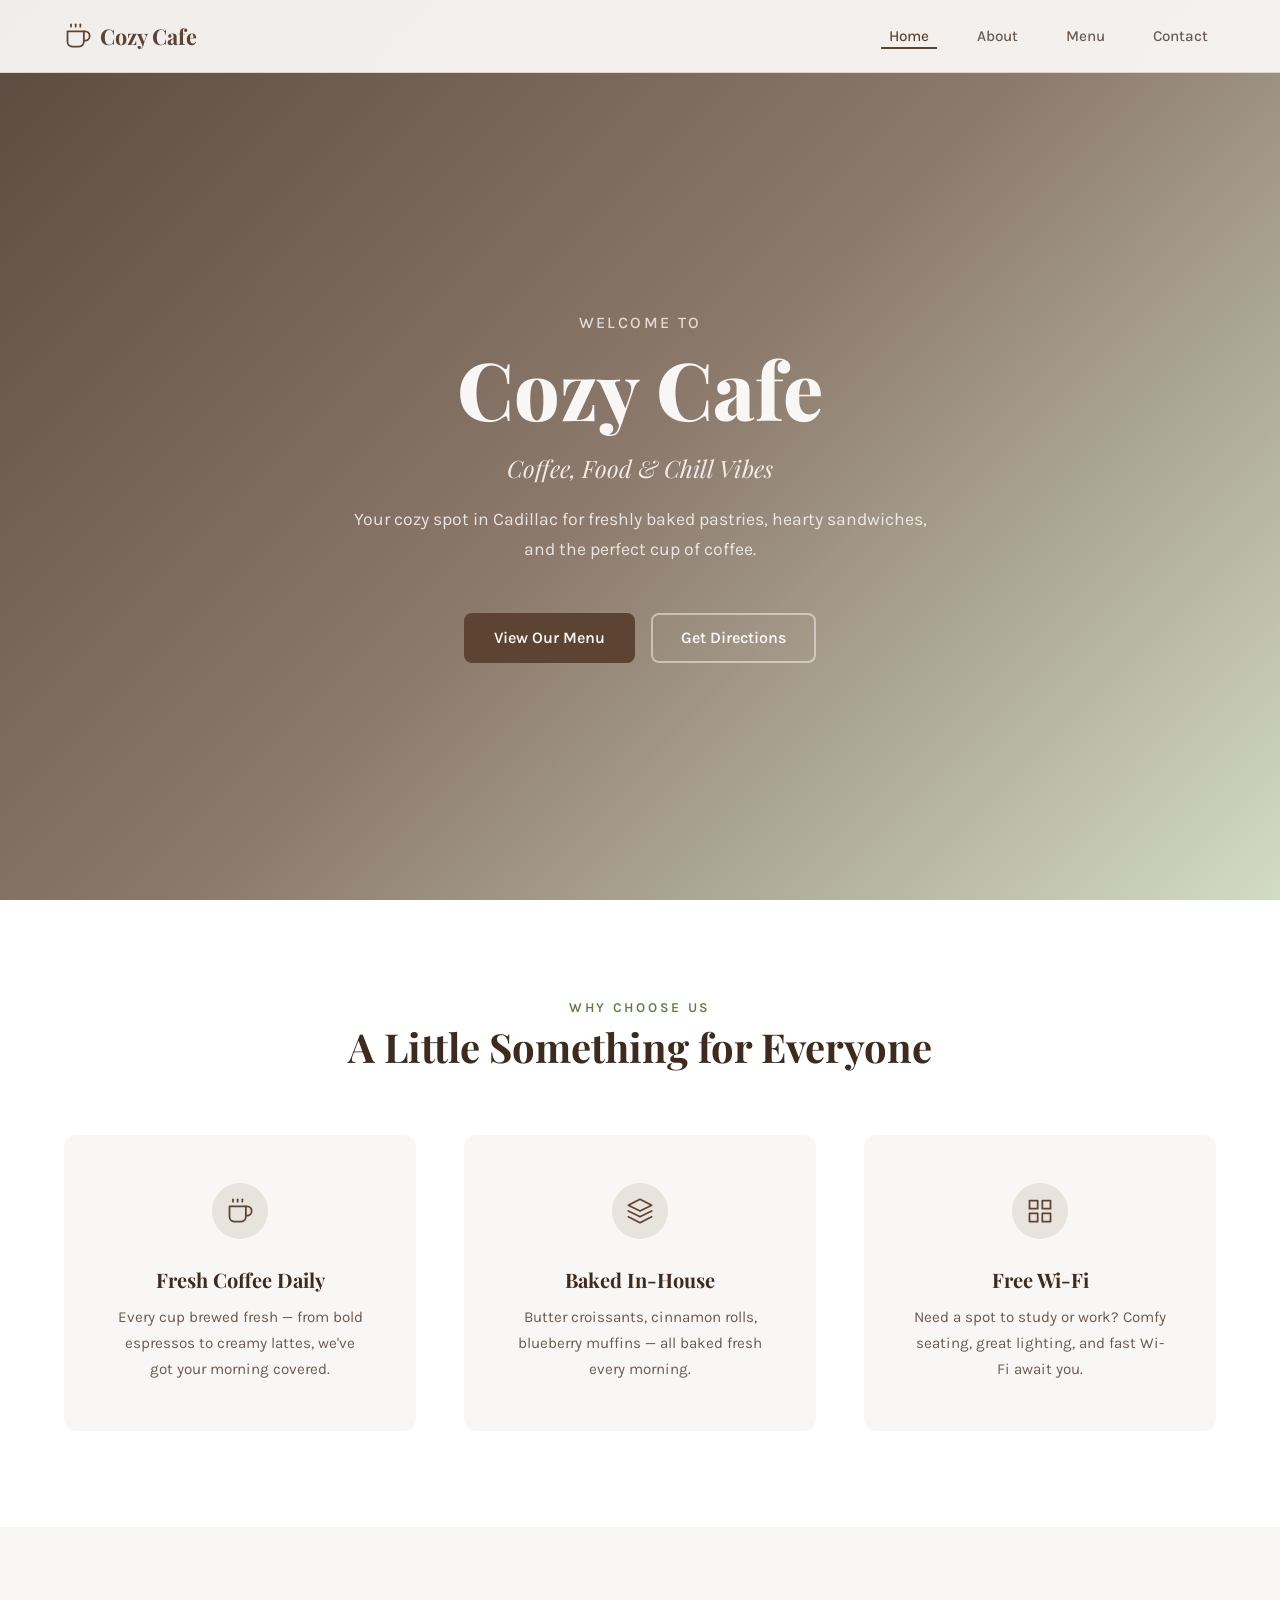
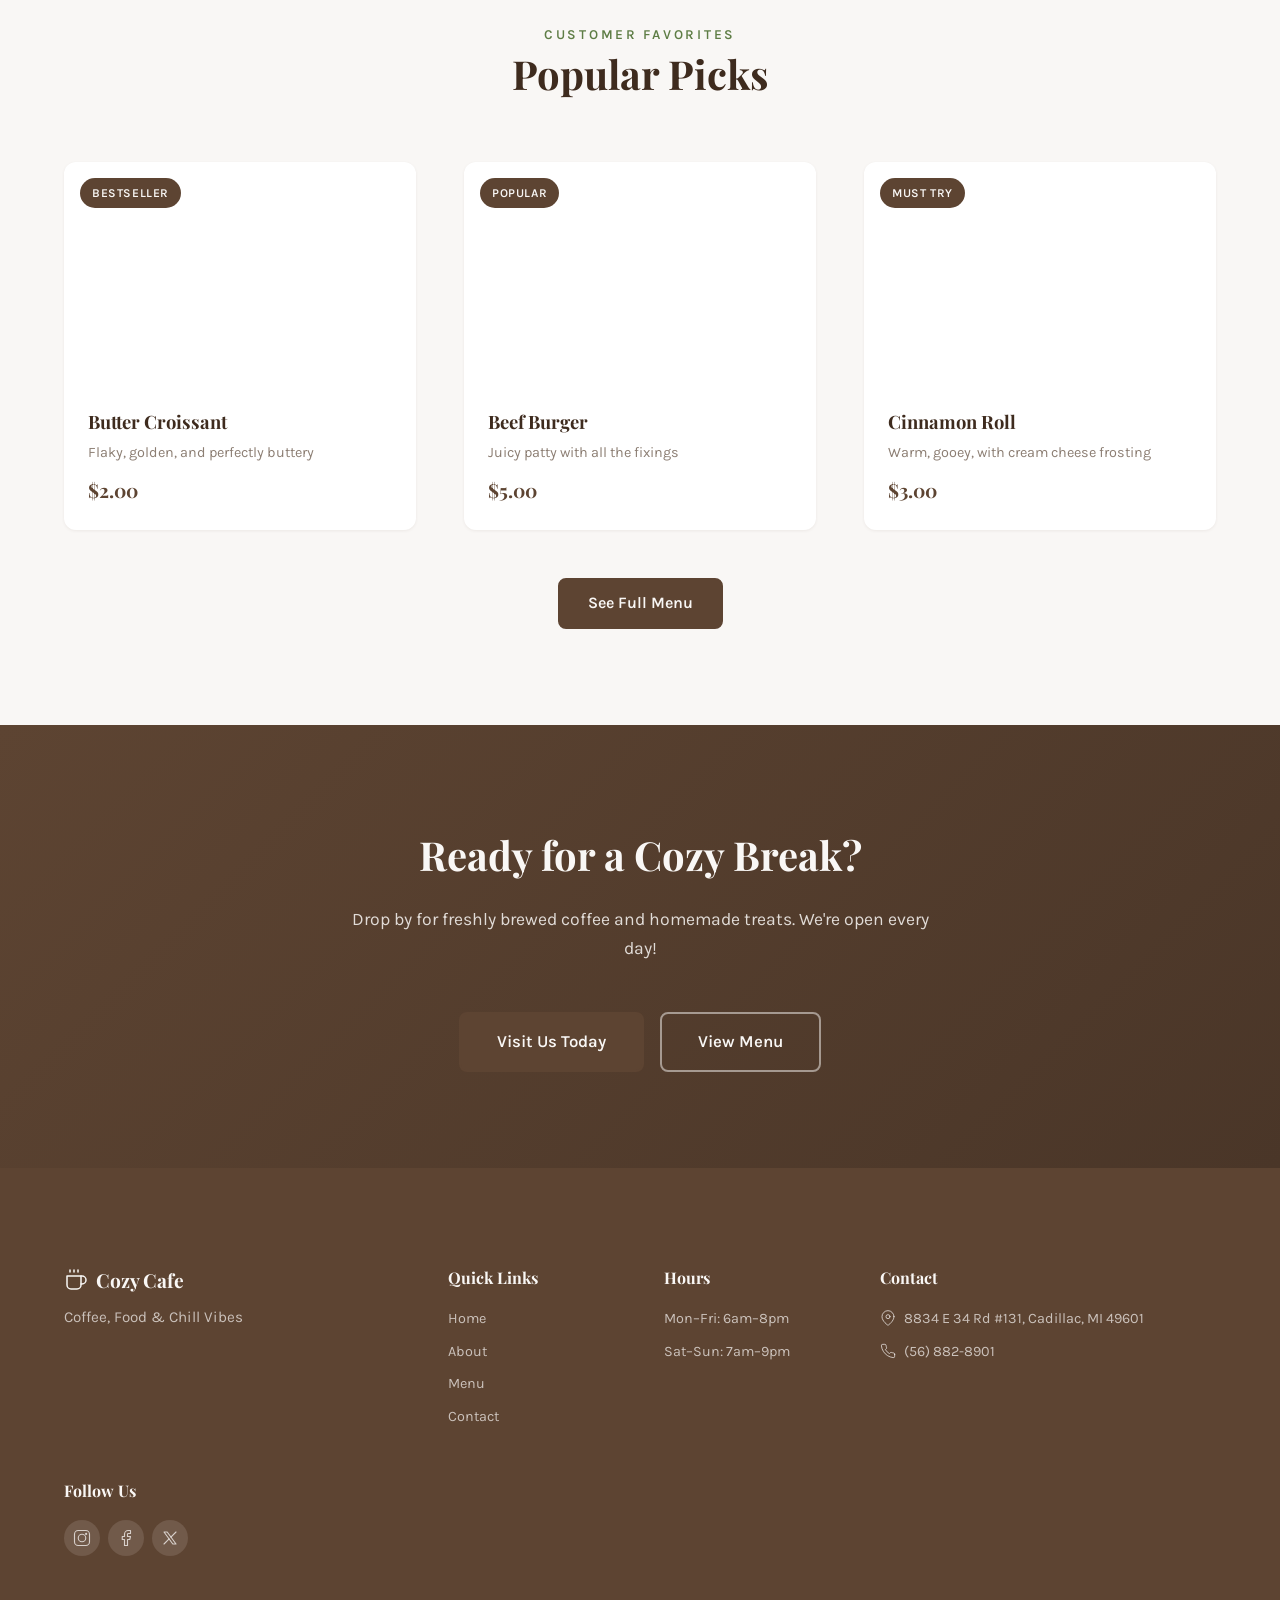
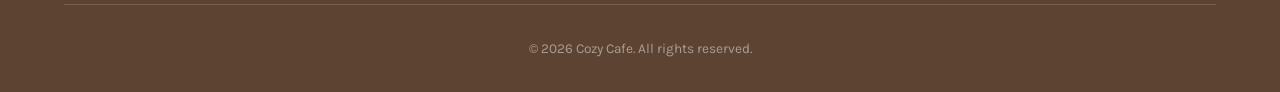
==== commit 8b146b5f: "Fix social icons sizing — add explicit width/height to footer SVGs Footer social icons were renderin" ====
--- a/index.html
+++ b/index.html
@@ -320,8 +320,7 @@
                 target="_blank"
                 rel="noopener noreferrer"
               >
-                <svg
-                  viewBox="0 0 24 24"
+                <svg width="18" height="18" viewBox="0 0 24 24"
                   fill="none"
                   stroke="currentColor"
                   stroke-width="1.5"
@@ -346,8 +345,7 @@
                 target="_blank"
                 rel="noopener noreferrer"
               >
-                <svg
-                  viewBox="0 0 24 24"
+                <svg width="18" height="18" viewBox="0 0 24 24"
                   fill="none"
                   stroke="currentColor"
                   stroke-width="1.5"
@@ -366,8 +364,7 @@
                 target="_blank"
                 rel="noopener noreferrer"
               >
-                <svg
-                  viewBox="0 0 24 24"
+                <svg width="18" height="18" viewBox="0 0 24 24"
                   fill="none"
                   stroke="currentColor"
                   stroke-width="1.5"
--- a/style.css
+++ b/style.css
@@ -1149,20 +1149,26 @@
 /* Social Links */
 .footer-social {
   display: flex;
-  gap: var(--space-md);
-  margin-top: var(--space-xs);
+  flex-direction: row;
+  align-items: center;
+  gap: var(--space-sm);
+  margin-top: var(--space-sm);
 }
 
 .social-link {
-  display: flex;
+  display: inline-flex;
   align-items: center;
   justify-content: center;
-  width: 40px;
-  height: 40px;
+  width: 36px;
+  height: 36px;
   border-radius: 50%;
-  background: rgba(249, 247, 245, 0.1);
-  color: rgba(249, 247, 245, 0.8);
-  transition: all var(--transition-base);
+  background: rgba(249, 247, 245, 0.12);
+  color: rgba(249, 247, 245, 0.75);
+  transition:
+    background var(--transition-fast),
+    color var(--transition-fast),
+    transform var(--transition-fast);
+  flex-shrink: 0;
 }
 
 .social-link:hover {
@@ -1172,8 +1178,11 @@
 }
 
 .social-link svg {
-  width: 20px;
-  height: 20px;
+  width: 18px;
+  height: 18px;
+  display: block;
+  max-width: 18px;
+  max-height: 18px;
 }
 
 .footer-bottom {
